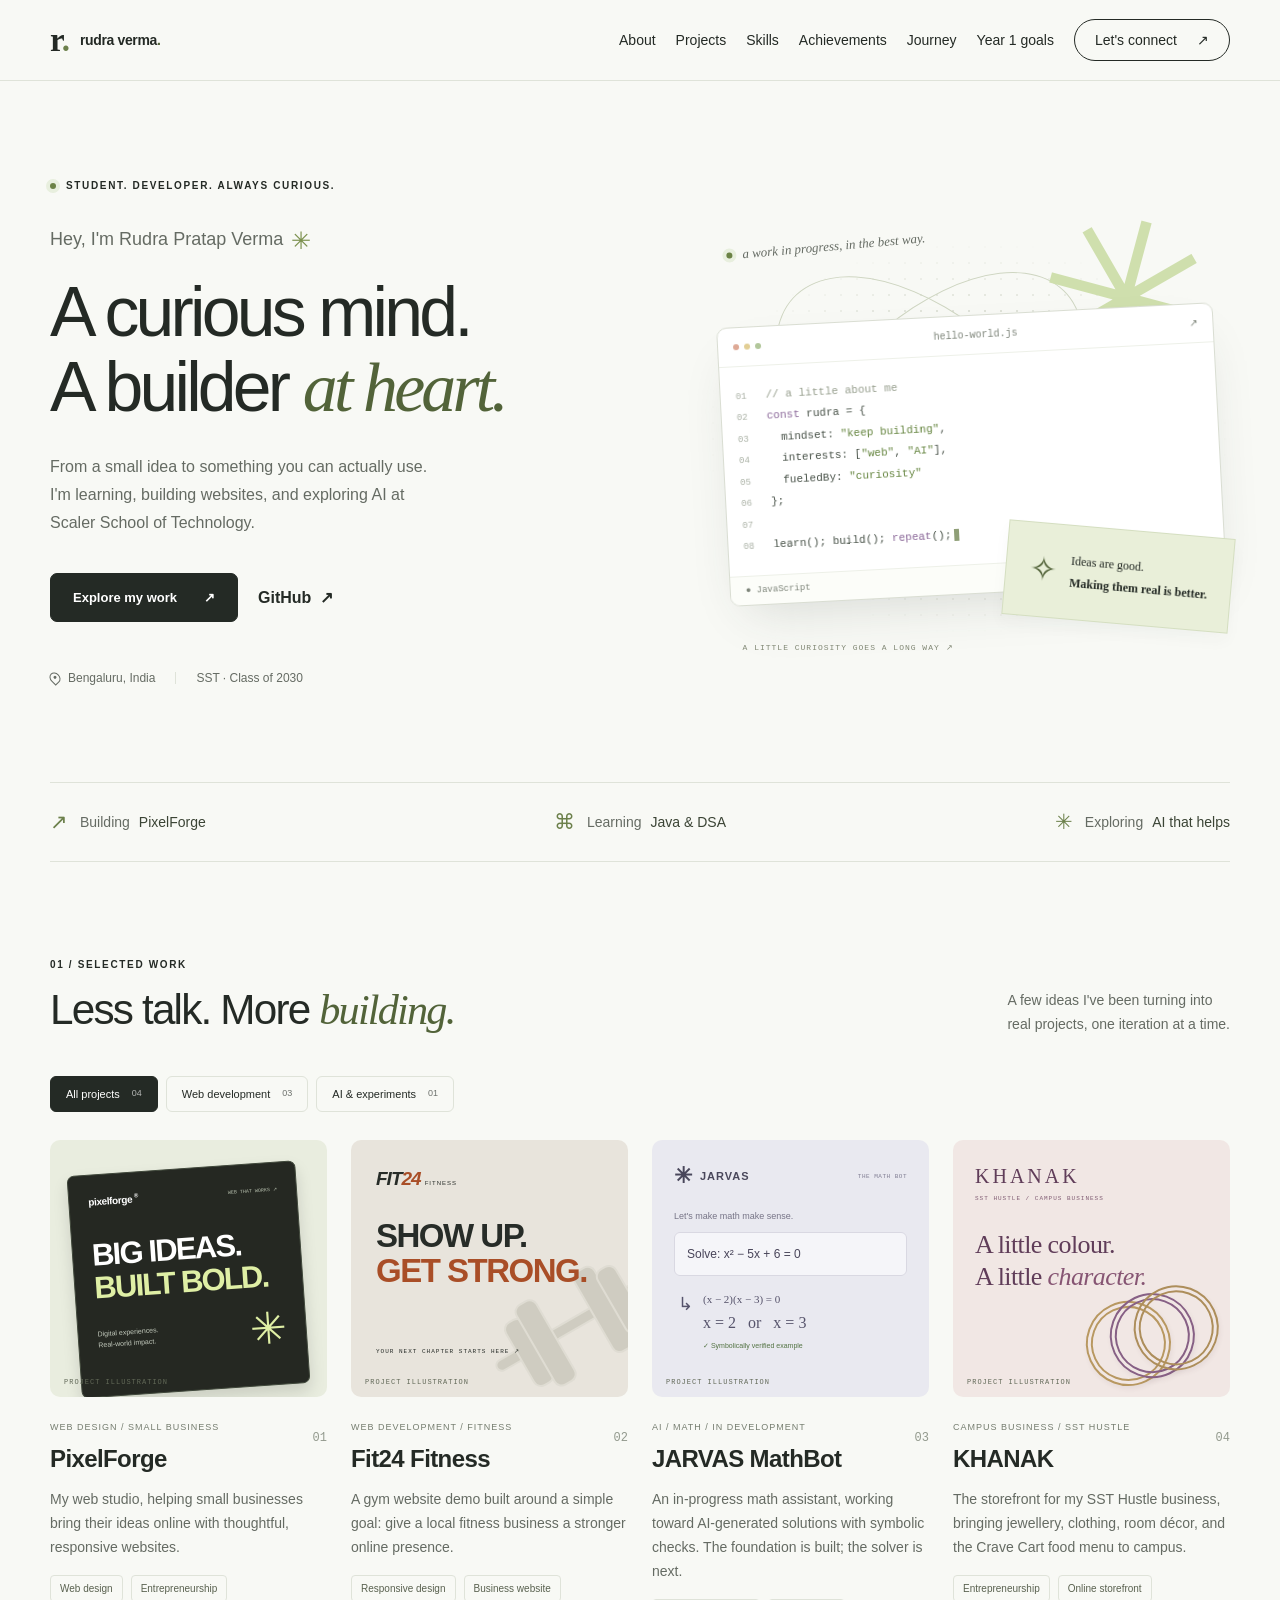
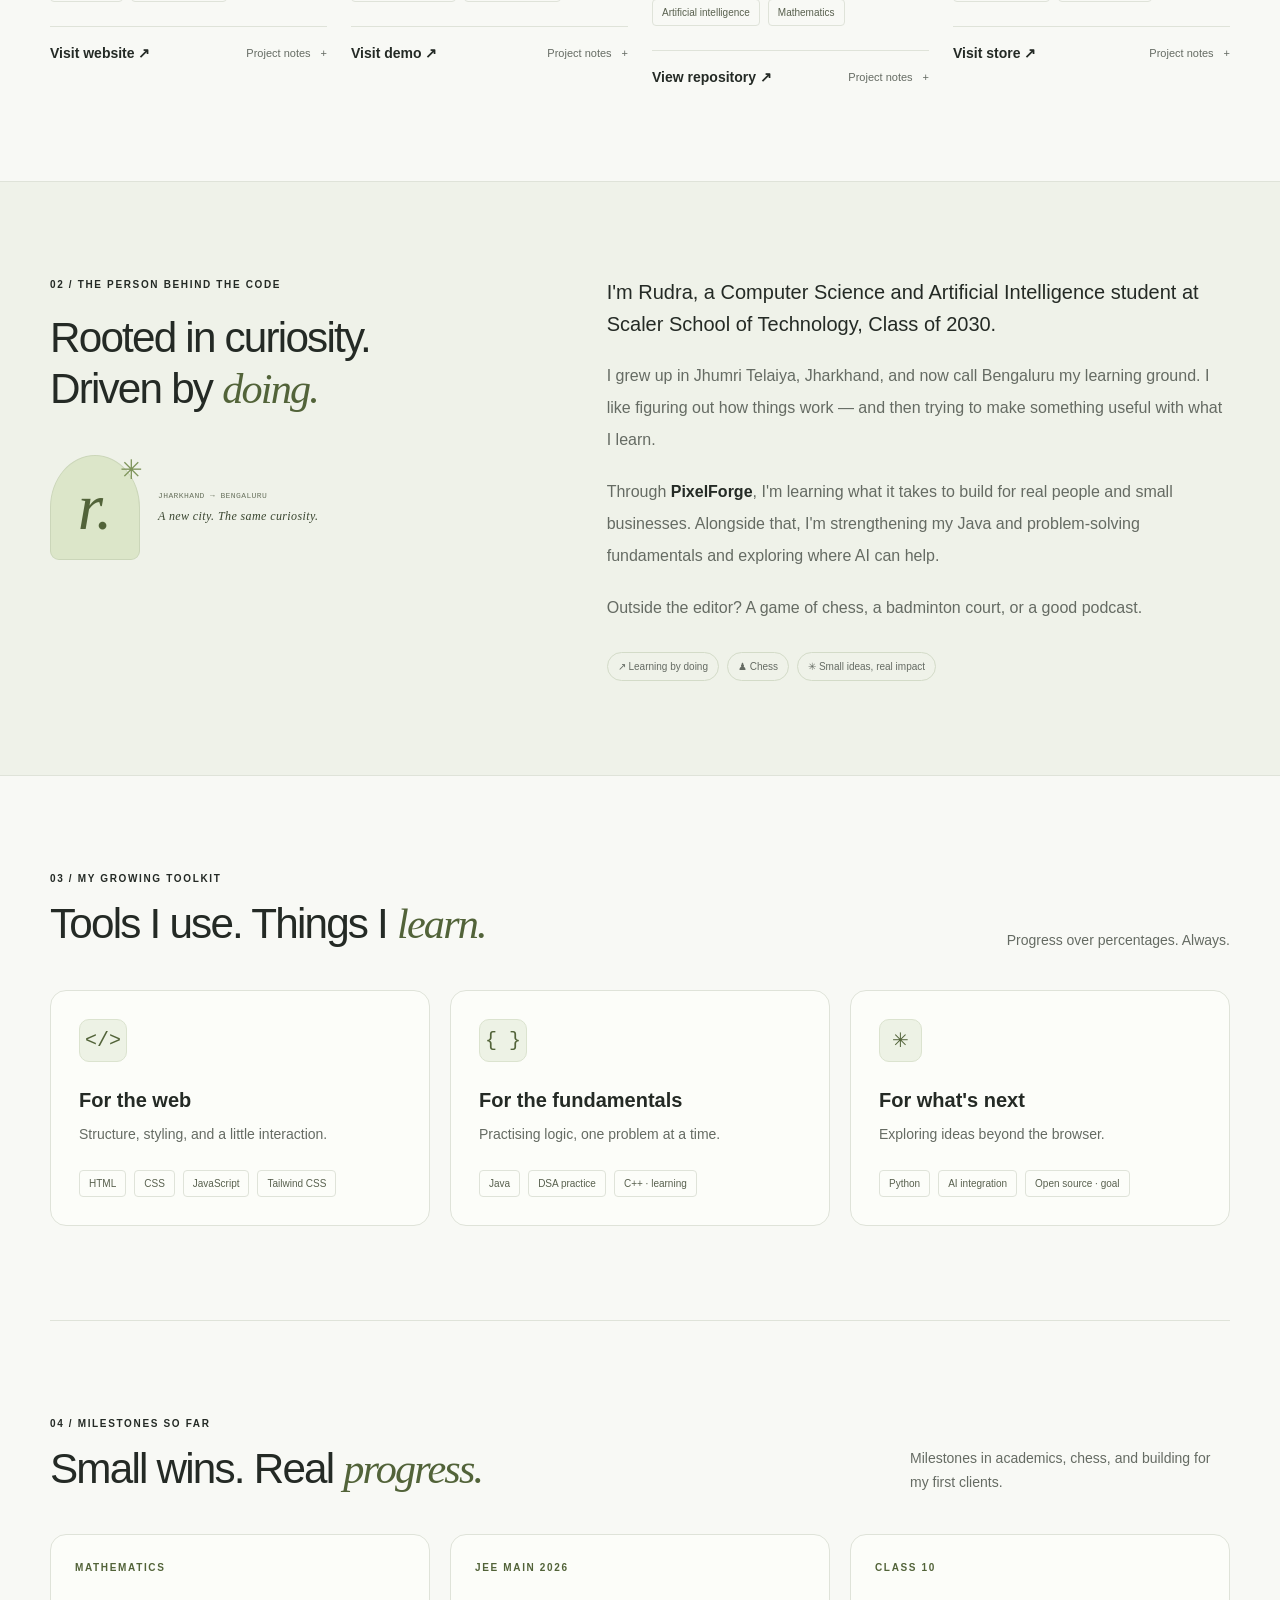
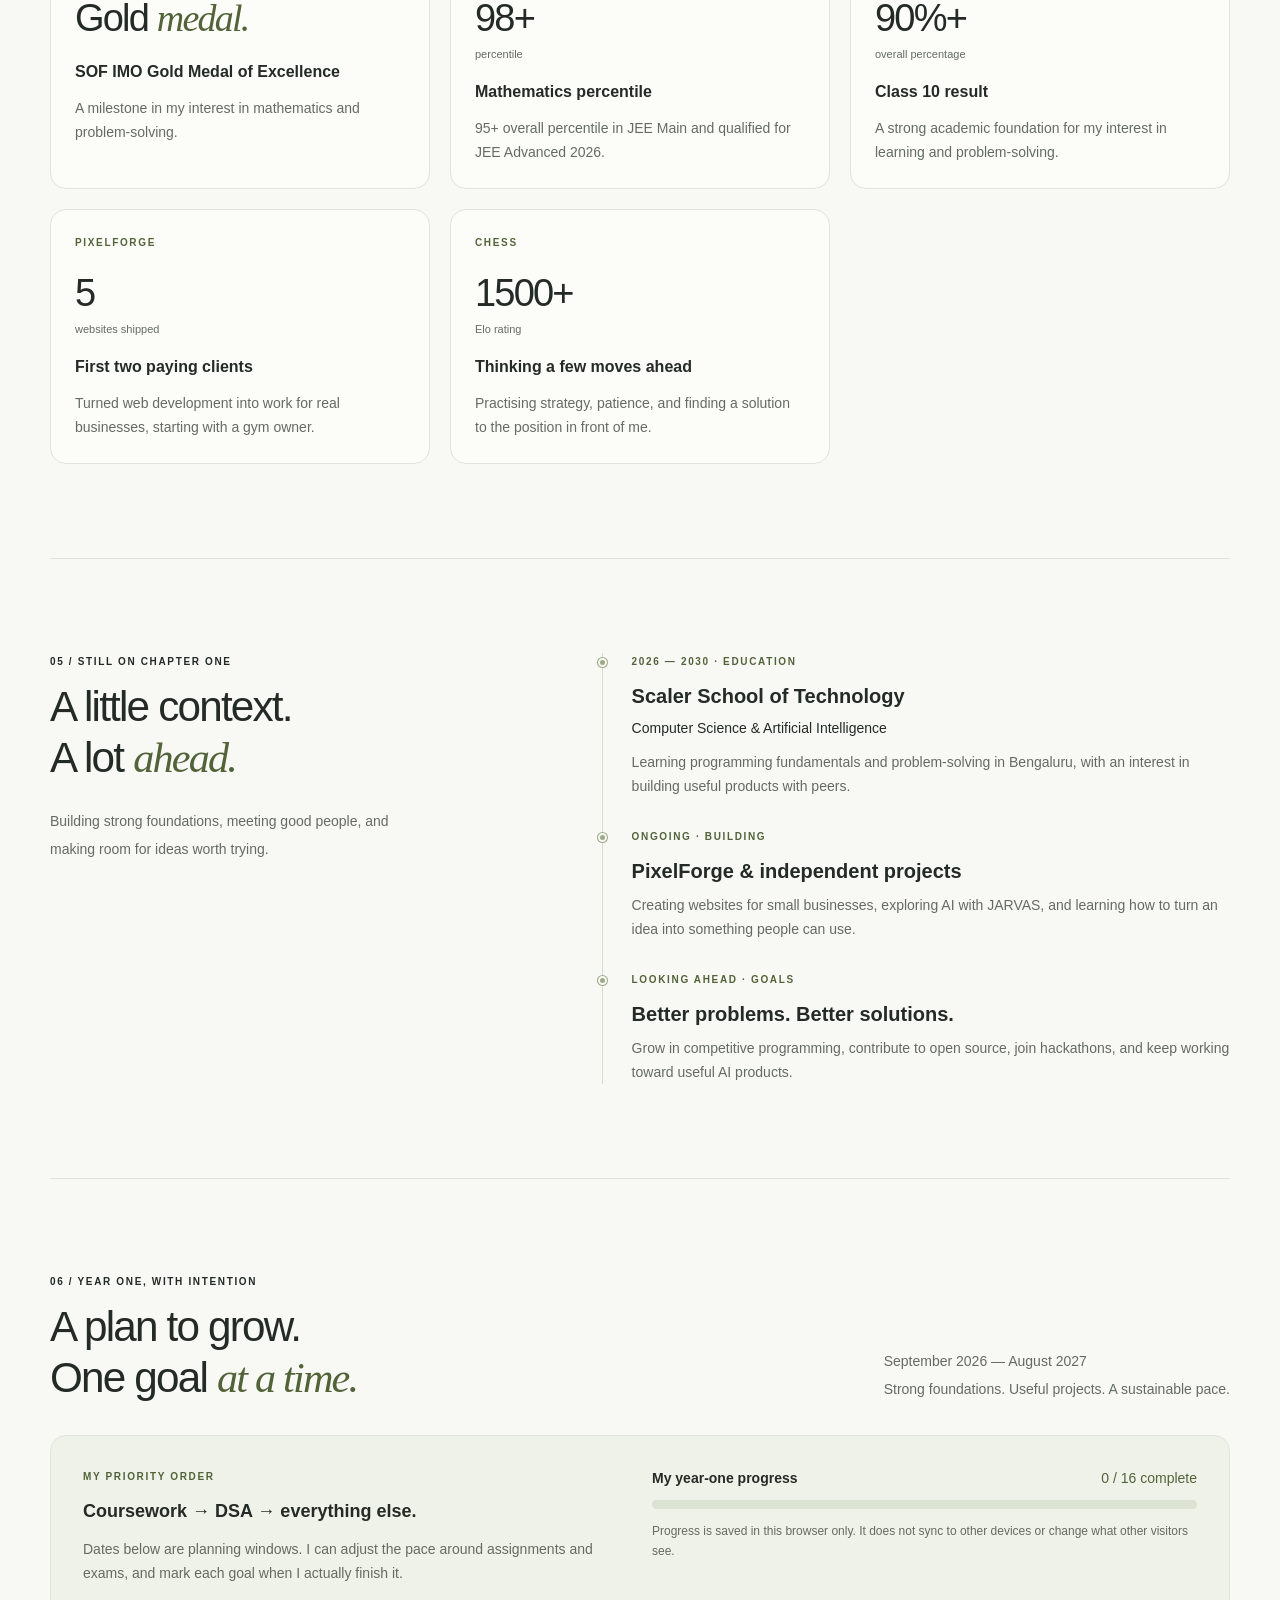
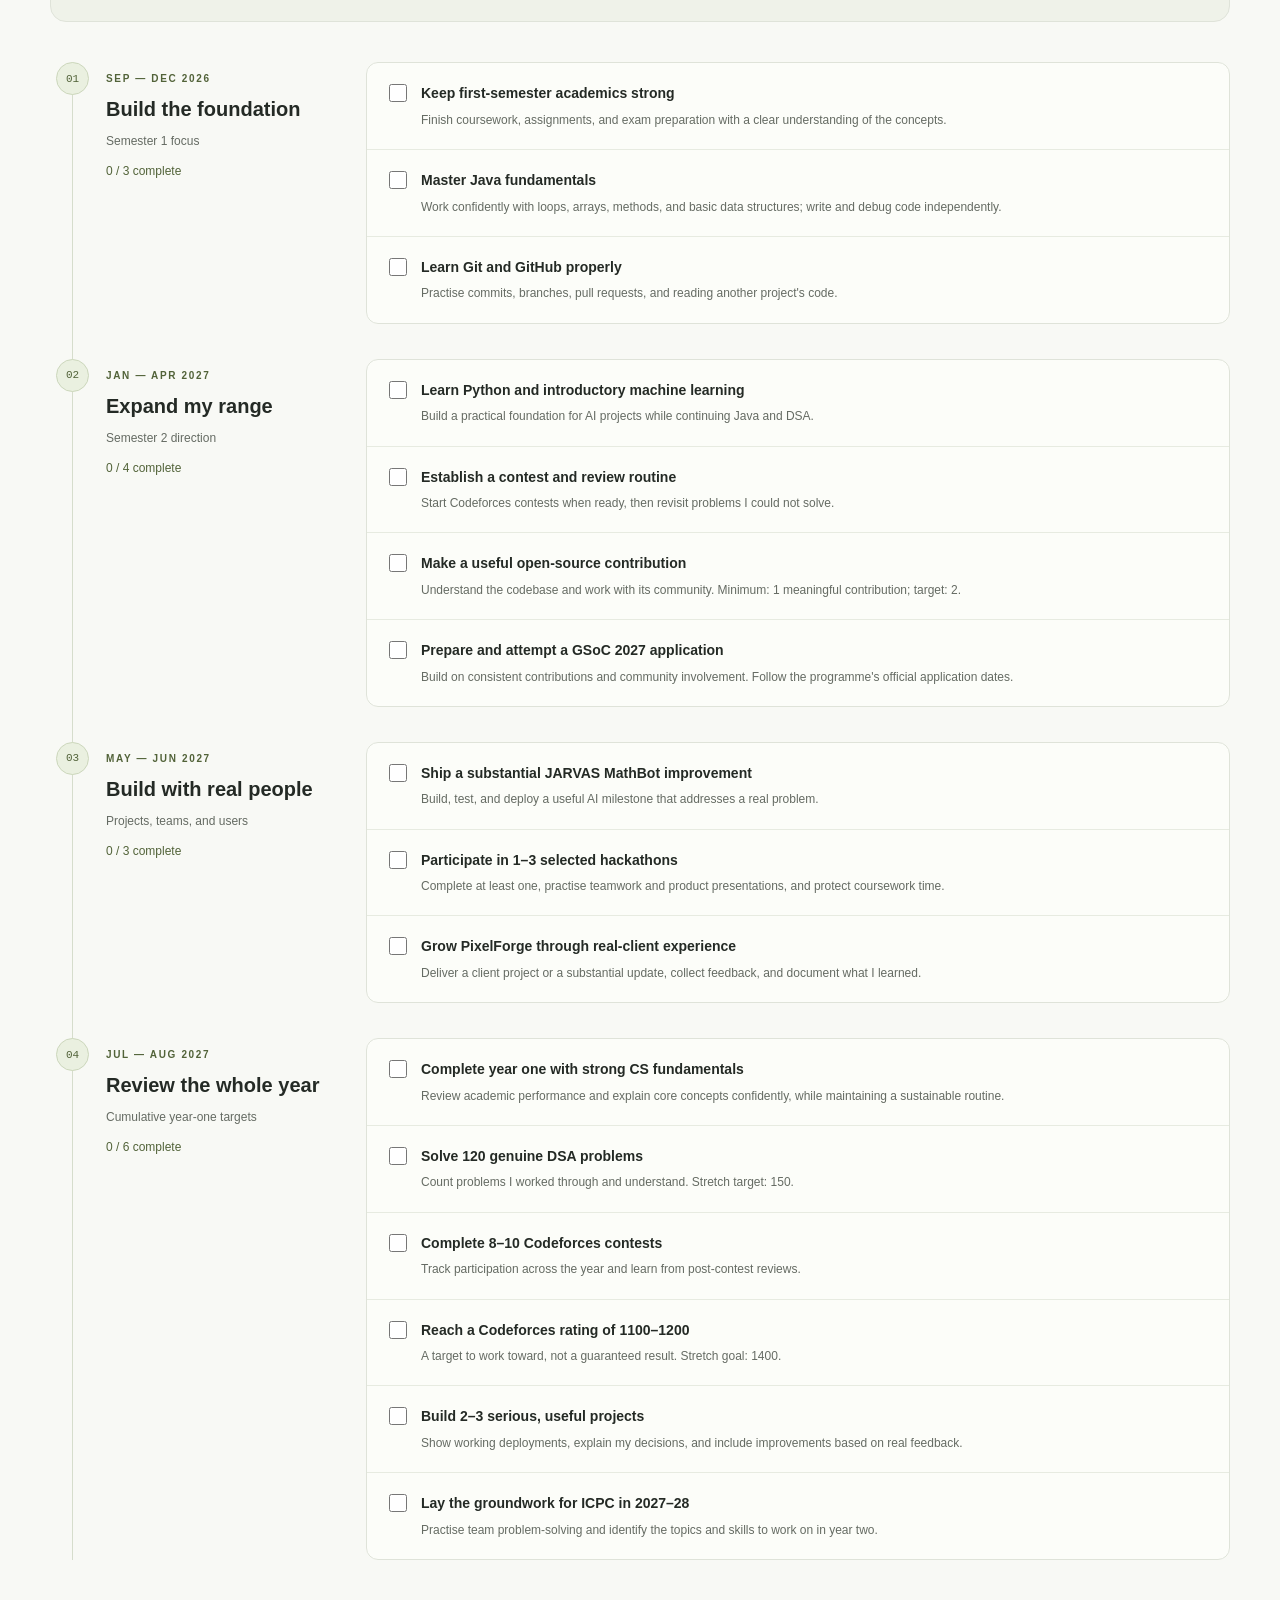
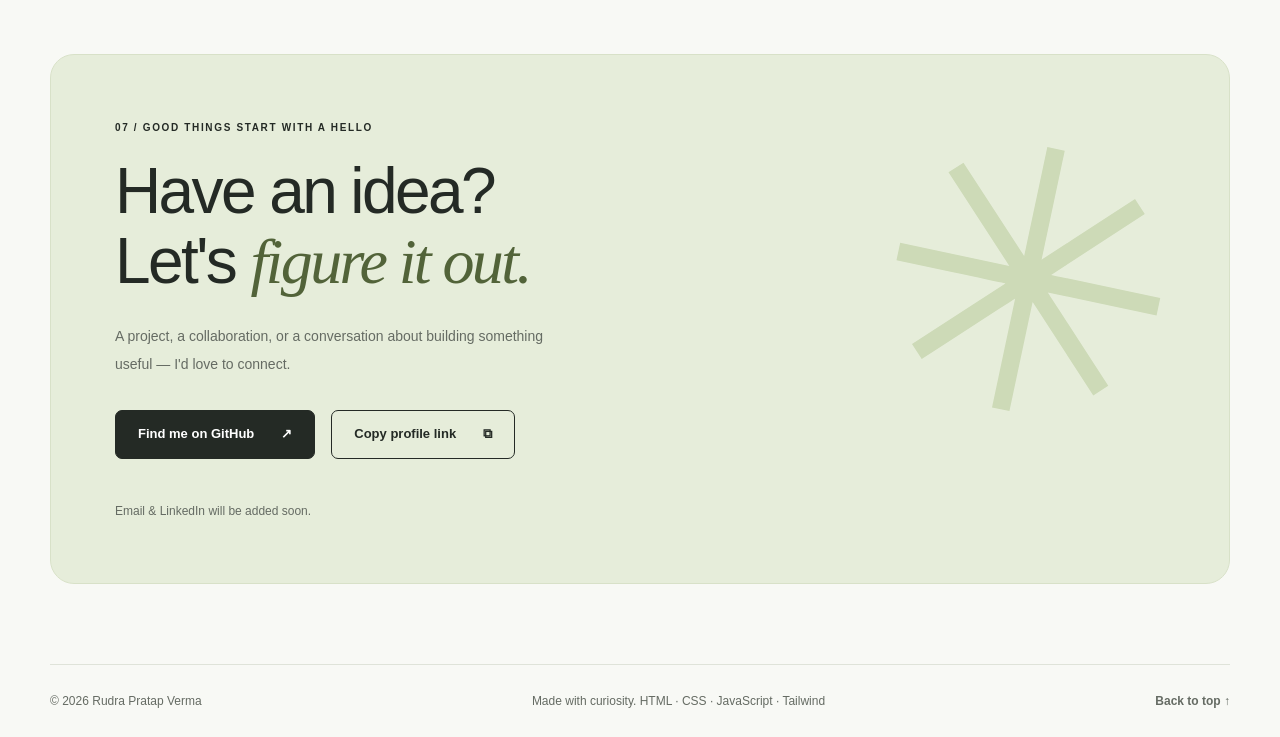
==== portfolio/index.html @ f66cb76b "Build personal portfolio with projects and first-year goal tracker" ====
<!DOCTYPE html>
<html lang="en">
<head>
  <meta charset="UTF-8">
  <meta name="viewport" content="width=device-width, initial-scale=1.0">
  <meta name="description" content="Rudra Pratap Verma — student at Scaler School of Technology, building PixelForge and exploring AI, web development, and problem-solving.">
  <meta name="theme-color" content="#f8f9f5">
  <title>Rudra Pratap Verma — Student & Builder</title>
  <link rel="icon" href="data:,">
  <link rel="stylesheet" href="css/tailwind.css">
  <link rel="stylesheet" href="css/style.css">
  <script src="js/script.js" defer></script>
</head>
<body class="bg-paper text-ink antialiased">
  <a class="skip-link" href="#main">Skip to content</a>

  <!-- Flexbox keeps the logo, navigation, and contact link in one row. -->
  <header class="site-header sticky top-0 z-40 border-b border-line">
    <nav class="page-width flex min-h-20 flex-wrap items-center justify-between gap-4" aria-label="Main navigation">
      <a href="#home" class="brand flex items-center gap-2.5" aria-label="Rudra Verma, home">
        <span class="brand-mark" aria-hidden="true">r<span>.</span></span>
        <span class="text-sm font-bold tracking-tight">rudra verma<span class="text-olive">.</span></span>
      </a>
      <button id="menu-toggle" class="menu-toggle rounded-full border border-line px-4 py-2 text-sm" type="button" aria-controls="nav-links" aria-expanded="false">Menu <span aria-hidden="true">☰</span></button>
      <div id="nav-links" class="nav-links items-center gap-5 text-sm font-medium">
        <a href="#about">About</a>
        <a href="#projects">Projects</a>
        <a href="#skills">Skills</a>
        <a href="#achievements">Achievements</a>
        <a href="#journey">Journey</a>
        <a href="#goals">Year 1 goals</a>
        <a href="#contact" class="nav-contact flex items-center gap-5 rounded-full border border-ink px-5 py-2.5">Let's connect <span aria-hidden="true">↗</span></a>
      </div>
    </nav>
  </header>

  <main id="main">
    <!-- Tailwind's lg: prefix switches this grid to two columns on laptops. -->
    <section id="home" class="page-width hero grid items-center gap-12 py-16 lg:grid-cols-[1.2fr_1fr] lg:gap-6 lg:py-24" aria-labelledby="hero-title">
      <div class="hero-copy">
        <p class="eyebrow mb-7 flex items-center gap-2.5"><span class="status-dot" aria-hidden="true"></span> STUDENT. DEVELOPER. ALWAYS CURIOUS.</p>
        <p class="mb-4 text-lg text-muted">Hey, I'm Rudra Pratap Verma <span class="hello-mark" aria-hidden="true">✳</span></p>
        <h1 id="hero-title" class="hero-title">A curious mind.<br>A builder <em>at heart.</em></h1>
        <p class="mt-7 max-w-lg text-base leading-7 text-muted">From a small idea to something you can actually use.<br class="hidden sm:block"> I'm learning, building websites, and exploring AI at<br class="hidden xl:block"> Scaler School of Technology.</p>
        <div class="mt-9 flex flex-wrap items-center gap-5">
          <a class="button-primary" href="#projects">Explore my work <span aria-hidden="true">↗</span></a>
          <a class="text-link" href="https://github.com/rdverma16u2858-netizen" target="_blank" rel="noopener noreferrer">GitHub <span aria-hidden="true">↗</span><span class="sr-only"> (opens in a new tab)</span></a>
        </div>
        <div class="mt-12 flex flex-wrap items-center gap-x-5 gap-y-2 text-xs text-muted">
          <span class="flex items-center gap-2"><span class="location-icon" aria-hidden="true"></span> Bengaluru, India</span>
          <span class="h-3 w-px bg-line" aria-hidden="true"></span>
          <span>SST · Class of 2030</span>
        </div>
      </div>

      <!-- This illustration is made entirely from HTML and CSS. -->
      <div class="hero-art" role="img" aria-label="An illustrated code editor with Rudra's interests: building, learning, and solving problems.">
        <div class="art-grid"></div>
        <div class="orbit orbit-one"></div>
        <div class="orbit orbit-two"></div>
        <div class="art-star">✳</div>
        <div class="art-label"><span class="status-dot"></span> a work in progress, in the best way.</div>
        <div class="code-window">
          <div class="code-toolbar"><div class="window-dots"><i></i><i></i><i></i></div><span>hello-world.js</span><span>↗</span></div>
          <div class="code-content">
            <div><span class="line-no">01</span><span class="code-comment">// a little about me</span></div>
            <div><span class="line-no">02</span><span class="code-purple">const</span> rudra = {</div>
            <div><span class="line-no">03</span>&nbsp; mindset: <span class="code-green">"keep building"</span>,</div>
            <div><span class="line-no">04</span>&nbsp; interests: [<span class="code-green">"web"</span>, <span class="code-green">"AI"</span>],</div>
            <div><span class="line-no">05</span>&nbsp; fueledBy: <span class="code-green">"curiosity"</span></div>
            <div><span class="line-no">06</span>};</div>
            <div><span class="line-no">07</span>&nbsp;</div>
            <div><span class="line-no">08</span>learn(); build(); <span class="code-purple">repeat</span>();<span class="code-caret"></span></div>
          </div>
          <div class="code-status"><span>● JavaScript</span><span>one line at a time</span></div>
        </div>
        <div class="note-card"><span class="note-star">✧</span><span>Ideas are good.<br><strong>Making them real is better.</strong></span></div>
        <span class="art-caption">A LITTLE CURIOSITY GOES A LONG WAY ↗</span>
      </div>
    </section>

    <div class="page-width">
      <div class="intro-strip grid gap-5 border-y border-line py-6 text-sm sm:grid-cols-3">
        <p><span class="strip-symbol" aria-hidden="true">↗</span> Building <strong>PixelForge</strong></p>
        <p><span class="strip-symbol" aria-hidden="true">⌘</span> Learning <strong>Java & DSA</strong></p>
        <p><span class="strip-symbol" aria-hidden="true">✳</span> Exploring <strong>AI that helps</strong></p>
      </div>
    </div>

    <section id="projects" class="page-width section-space" aria-labelledby="projects-title">
      <div class="mb-10 flex flex-wrap items-end justify-between gap-6">
        <div><p class="eyebrow mb-3">01 / SELECTED WORK</p><h2 id="projects-title" class="section-title">Less talk. More <em>building.</em></h2></div>
        <p class="max-w-xs text-sm leading-6 text-muted">A few ideas I've been turning into<br class="hidden sm:block"> real projects, one iteration at a time.</p>
      </div>
      <div id="project-filters" class="mb-7 hidden flex-wrap gap-2" role="group" aria-label="Filter projects">
        <button type="button" class="filter-button" data-filter="all" aria-pressed="true">All projects <span>04</span></button>
        <button type="button" class="filter-button" data-filter="web" aria-pressed="false">Web development <span>03</span></button>
        <button type="button" class="filter-button" data-filter="ai" aria-pressed="false">AI & experiments <span>01</span></button>
      </div>
      <p id="filter-status" class="sr-only" aria-live="polite"></p>

      <!-- One column on phones, two on tablets, and four on wide desktops. -->
      <div class="grid grid-cols-1 gap-x-6 gap-y-10 md:grid-cols-2 xl:grid-cols-4">
        <article class="project-card group" data-category="web">
          <div class="project-art pixelforge-art" role="img" aria-label="Concept illustration for PixelForge: a dark website with bold yellow typography.">
            <div class="mini-browser"><div class="mini-topbar"><b>pixelforge<span>®</span></b><span>WEB THAT WORKS ↗</span></div><div class="pf-title">BIG IDEAS.<br><span>BUILT BOLD.</span></div><div class="pf-bottom"><span>Digital experiences.<br>Real-world impact.</span><span class="pf-spark">✳</span></div></div>
            <span class="visual-caption">PROJECT ILLUSTRATION</span>
          </div>
          <div class="flex items-start justify-between gap-4 pt-6"><div><p class="project-kicker">WEB DESIGN / SMALL BUSINESS</p><h3 class="mt-2 text-2xl font-semibold tracking-tight">PixelForge</h3></div><span class="project-number">01</span></div>
          <p class="mt-3 text-sm leading-6 text-muted">My web studio, helping small businesses bring their ideas online with thoughtful, responsive websites.</p>
          <div class="mt-4 flex flex-wrap gap-2"><span class="tag">Web design</span><span class="tag">Entrepreneurship</span></div>
          <div class="mt-6 flex flex-wrap items-center justify-between gap-3 border-t border-line pt-4"><a class="text-link text-sm" href="https://pixelfforge2026.netlify.app/" target="_blank" rel="noopener noreferrer">Visit website ↗<span class="sr-only"> (opens in a new tab)</span></a><button type="button" class="details-button" data-project="pixelforge" hidden>Project notes <span aria-hidden="true">+</span></button></div>
        </article>
        <article class="project-card group" data-category="web">
          <div class="project-art fitness-art" role="img" aria-label="Concept illustration for Fit24 Fitness: a fitness website with orange typography and a barbell.">
            <div class="fitness-wordmark">FIT<span>24</span><small>FITNESS</small></div><div class="fitness-title">SHOW UP.<br><span>GET STRONG.</span></div><div class="barbell"><i></i><i></i><i></i><i></i><i></i></div><span class="fitness-small">YOUR NEXT CHAPTER STARTS HERE ↗</span><span class="visual-caption">PROJECT ILLUSTRATION</span>
          </div>
          <div class="flex items-start justify-between gap-4 pt-6"><div><p class="project-kicker">WEB DEVELOPMENT / FITNESS</p><h3 class="mt-2 text-2xl font-semibold tracking-tight">Fit24 Fitness</h3></div><span class="project-number">02</span></div>
          <p class="mt-3 text-sm leading-6 text-muted">A gym website demo built around a simple goal: give a local fitness business a stronger online presence.</p>
          <div class="mt-4 flex flex-wrap gap-2"><span class="tag">Responsive design</span><span class="tag">Business website</span></div>
          <div class="mt-6 flex flex-wrap items-center justify-between gap-3 border-t border-line pt-4"><a class="text-link text-sm" href="https://fit24fitness.netlify.app" target="_blank" rel="noopener noreferrer">Visit demo ↗<span class="sr-only"> (opens in a new tab)</span></a><button type="button" class="details-button" data-project="fitness" hidden>Project notes <span aria-hidden="true">+</span></button></div>
        </article>
        <article class="project-card group" data-category="ai">
          <div class="project-art jarvas-art" role="img" aria-label="Concept illustration for JARVAS MathBot showing an algebra question and a symbolic verification badge.">
            <div class="jarvas-header"><span class="jarvas-logo">✳</span> JARVAS <small>THE MATH BOT</small></div><div class="math-question">Let's make math make sense.<p>Solve: x² − 5x + 6 = 0</p></div><div class="math-answer"><span>↳</span><div>(x − 2)(x − 3) = 0<strong>x = 2 &nbsp; or &nbsp; x = 3</strong><small>✓ Symbolically verified example</small></div></div><span class="visual-caption">PROJECT ILLUSTRATION</span>
          </div>
          <div class="flex items-start justify-between gap-4 pt-6"><div><p class="project-kicker">AI / MATH / IN DEVELOPMENT</p><h3 class="mt-2 text-2xl font-semibold tracking-tight">JARVAS MathBot</h3></div><span class="project-number">03</span></div>
          <p class="mt-3 text-sm leading-6 text-muted">An in-progress math assistant, working toward AI-generated solutions with symbolic checks. The foundation is built; the solver is next.</p>
          <div class="mt-4 flex flex-wrap gap-2"><span class="tag">Artificial intelligence</span><span class="tag">Mathematics</span></div>
          <div class="mt-6 flex flex-wrap items-center justify-between gap-3 border-t border-line pt-4"><a class="text-link text-sm" href="https://github.com/rdverma16u2858-netizen/Jarvas" target="_blank" rel="noopener noreferrer">View repository ↗<span class="sr-only"> (opens in a new tab)</span></a><button type="button" class="details-button" data-project="jarvas" hidden>Project notes <span aria-hidden="true">+</span></button></div>
        </article>
        <article class="project-card group" data-category="web">
          <div class="project-art khanak-art" role="img" aria-label="Concept illustration for KHANAK: a campus collection with purple and gold bangles.">
            <div class="khanak-wordmark">KHANAK<span>SST HUSTLE / CAMPUS BUSINESS</span></div>
            <div class="khanak-title">A little colour.<br>A little <em>character.</em></div>
            <div class="khanak-bangles" aria-hidden="true"><i></i><i></i><i></i></div>
            <span class="visual-caption">PROJECT ILLUSTRATION</span>
          </div>
          <div class="flex items-start justify-between gap-4 pt-6">
            <div><p class="project-kicker">CAMPUS BUSINESS / SST HUSTLE</p><h3 class="mt-2 text-2xl font-semibold tracking-tight">KHANAK</h3></div>
            <span class="project-number">04</span>
          </div>
          <p class="mt-3 text-sm leading-6 text-muted">The storefront for my SST Hustle business, bringing jewellery, clothing, room décor, and the Crave Cart food menu to campus.</p>
          <div class="mt-4 flex flex-wrap gap-2"><span class="tag">Entrepreneurship</span><span class="tag">Online storefront</span></div>
          <div class="mt-6 flex flex-wrap items-center justify-between gap-3 border-t border-line pt-4">
            <a class="text-link text-sm" href="https://khanak-store.onrender.com/" target="_blank" rel="noopener noreferrer">Visit store ↗<span class="sr-only"> (opens in a new tab)</span></a>
            <button type="button" class="details-button" data-project="khanak" hidden>Project notes <span aria-hidden="true">+</span></button>
          </div>
        </article>
      </div>
    </section>

    <section id="about" class="about-section border-y border-line" aria-labelledby="about-title">
      <div class="page-width section-space grid gap-12 lg:grid-cols-[0.85fr_1.15fr] lg:gap-24">
        <div><p class="eyebrow mb-5">02 / THE PERSON BEHIND THE CODE</p><h2 id="about-title" class="section-title">Rooted in curiosity.<br>Driven by <em>doing.</em></h2><div class="about-monogram mt-9" aria-hidden="true"><span>r.</span><div>JHARKHAND → BENGALURU<br><strong>A new city. The same curiosity.</strong></div><span class="about-star">✳</span></div></div>
        <div class="space-y-5 text-base leading-8 text-muted">
          <p class="text-xl leading-8 text-ink">I'm Rudra, a Computer Science and Artificial Intelligence student at Scaler School of Technology, Class of 2030.</p>
          <p>I grew up in Jhumri Telaiya, Jharkhand, and now call Bengaluru my learning ground. I like figuring out how things work — and then trying to make something useful with what I learn.</p>
          <p>Through <strong class="font-semibold text-ink">PixelForge</strong>, I'm learning what it takes to build for real people and small businesses. Alongside that, I'm strengthening my Java and problem-solving fundamentals and exploring where AI can help.</p>
          <p>Outside the editor? A game of chess, a badminton court, or a good podcast.</p>
          <div class="flex flex-wrap gap-2 pt-2"><span class="interest-tag">↗ Learning by doing</span><span class="interest-tag">♟ Chess</span><span class="interest-tag">✳ Small ideas, real impact</span></div>
        </div>
      </div>
    </section>

    <section id="skills" class="page-width section-space" aria-labelledby="skills-title">
      <div class="mb-10 flex flex-wrap items-end justify-between gap-6"><div><p class="eyebrow mb-3">03 / MY GROWING TOOLKIT</p><h2 id="skills-title" class="section-title">Tools I use. Things I <em>learn.</em></h2></div><p class="text-sm text-muted">Progress over percentages. Always.</p></div>
      <div class="grid gap-5 md:grid-cols-3">
        <article class="skill-card rounded-2xl border border-line p-7 transition-colors hover:border-olive"><span class="skill-icon" aria-hidden="true">&lt;/&gt;</span><h3 class="mb-2 mt-6 text-xl font-semibold">For the web</h3><p class="mb-6 text-sm leading-6 text-muted">Structure, styling, and a little interaction.</p><ul class="flex flex-wrap gap-2" aria-label="Web technologies"><li class="tag">HTML</li><li class="tag">CSS</li><li class="tag">JavaScript</li><li class="tag">Tailwind CSS</li></ul></article>
        <article class="skill-card rounded-2xl border border-line p-7 transition-colors hover:border-olive"><span class="skill-icon" aria-hidden="true">{ }</span><h3 class="mb-2 mt-6 text-xl font-semibold">For the fundamentals</h3><p class="mb-6 text-sm leading-6 text-muted">Practising logic, one problem at a time.</p><ul class="flex flex-wrap gap-2" aria-label="Programming practice"><li class="tag">Java</li><li class="tag">DSA practice</li><li class="tag">C++ · learning</li></ul></article>
        <article class="skill-card rounded-2xl border border-line p-7 transition-colors hover:border-olive"><span class="skill-icon" aria-hidden="true">✳</span><h3 class="mb-2 mt-6 text-xl font-semibold">For what's next</h3><p class="mb-6 text-sm leading-6 text-muted">Exploring ideas beyond the browser.</p><ul class="flex flex-wrap gap-2" aria-label="Areas of exploration"><li class="tag">Python</li><li class="tag">AI integration</li><li class="tag">Open source · goal</li></ul></article>
      </div>
    </section>

    <section id="achievements" class="page-width section-space border-t border-line" aria-labelledby="achievements-title">
      <div class="mb-10 flex flex-wrap items-end justify-between gap-6">
        <div>
          <p class="eyebrow mb-3">04 / MILESTONES SO FAR</p>
          <h2 id="achievements-title" class="section-title">Small wins. Real <em>progress.</em></h2>
        </div>
        <p class="max-w-xs text-sm leading-6 text-muted">Milestones in academics, chess, and building for my first clients.</p>
      </div>
      <div class="grid gap-5 sm:grid-cols-2 lg:grid-cols-3">
        <article class="achievement-card rounded-2xl border border-line p-6">
          <p class="eyebrow text-olive">MATHEMATICS</p>
          <p class="achievement-value">Gold <em>medal.</em></p>
          <h3 class="text-base font-semibold">SOF IMO Gold Medal of Excellence</h3>
          <p class="mt-3 text-sm leading-6 text-muted">A milestone in my interest in mathematics and problem-solving.</p>
        </article>
        <article class="achievement-card rounded-2xl border border-line p-6">
          <p class="eyebrow text-olive">JEE MAIN 2026</p>
          <p class="achievement-value">98+<span>percentile</span></p>
          <h3 class="text-base font-semibold">Mathematics percentile</h3>
          <p class="mt-3 text-sm leading-6 text-muted">95+ overall percentile in JEE Main and qualified for JEE Advanced 2026.</p>
        </article>
        <article class="achievement-card rounded-2xl border border-line p-6">
          <p class="eyebrow text-olive">CLASS 10</p>
          <p class="achievement-value">90%+<span>overall percentage</span></p>
          <h3 class="text-base font-semibold">Class 10 result</h3>
          <p class="mt-3 text-sm leading-6 text-muted">A strong academic foundation for my interest in learning and problem-solving.</p>
        </article>
        <article class="achievement-card rounded-2xl border border-line p-6">
          <p class="eyebrow text-olive">PIXELFORGE</p>
          <p class="achievement-value">5<span>websites shipped</span></p>
          <h3 class="text-base font-semibold">First two paying clients</h3>
          <p class="mt-3 text-sm leading-6 text-muted">Turned web development into work for real businesses, starting with a gym owner.</p>
        </article>
        <article class="achievement-card rounded-2xl border border-line p-6">
          <p class="eyebrow text-olive">CHESS</p>
          <p class="achievement-value">1500+<span>Elo rating</span></p>
          <h3 class="text-base font-semibold">Thinking a few moves ahead</h3>
          <p class="mt-3 text-sm leading-6 text-muted">Practising strategy, patience, and finding a solution to the position in front of me.</p>
        </article>
      </div>
    </section>

    <section id="journey" class="page-width section-space border-t border-line" aria-labelledby="journey-title">
      <div class="grid gap-10 lg:grid-cols-[0.8fr_1.2fr] lg:gap-24">
        <div><p class="eyebrow mb-3">05 / STILL ON CHAPTER ONE</p><h2 id="journey-title" class="section-title">A little context.<br>A lot <em>ahead.</em></h2><p class="mt-6 max-w-sm text-sm leading-7 text-muted">Building strong foundations, meeting good people, and making room for ideas worth trying.</p></div>
        <ol class="timeline">
          <li class="timeline-entry"><p class="eyebrow text-olive">2026 — 2030 · EDUCATION</p><h3 class="mb-2 mt-3 text-xl font-semibold">Scaler School of Technology</h3><p class="text-sm font-medium">Computer Science & Artificial Intelligence</p><p class="mt-3 text-sm leading-6 text-muted">Learning programming fundamentals and problem-solving in Bengaluru, with an interest in building useful products with peers.</p></li>
          <li class="timeline-entry"><p class="eyebrow text-olive">ONGOING · BUILDING</p><h3 class="mb-2 mt-3 text-xl font-semibold">PixelForge & independent projects</h3><p class="text-sm leading-6 text-muted">Creating websites for small businesses, exploring AI with JARVAS, and learning how to turn an idea into something people can use.</p></li>
          <li class="timeline-entry"><p class="eyebrow text-olive">LOOKING AHEAD · GOALS</p><h3 class="mb-2 mt-3 text-xl font-semibold">Better problems. Better solutions.</h3><p class="text-sm leading-6 text-muted">Grow in competitive programming, contribute to open source, join hackathons, and keep working toward useful AI products.</p></li>
        </ol>
      </div>
    </section>

    <!-- Native checkboxes are labelled in HTML; JavaScript saves their state locally. -->
    <section id="goals" class="page-width section-space border-t border-line" aria-labelledby="goals-title">
      <div class="mb-8 flex flex-wrap items-end justify-between gap-6">
        <div>
          <p class="eyebrow mb-3">06 / YEAR ONE, WITH INTENTION</p>
          <h2 id="goals-title" class="section-title">A plan to grow.<br>One goal <em>at a time.</em></h2>
        </div>
        <p class="max-w-sm text-sm leading-7 text-muted">September 2026 — August 2027<br>Strong foundations. Useful projects. A sustainable pace.</p>
      </div>

      <div class="goal-overview grid gap-6 rounded-2xl border border-line p-6 md:grid-cols-2 md:p-8">
        <div>
          <p class="eyebrow mb-3 text-olive">MY PRIORITY ORDER</p>
          <p class="text-lg font-semibold">Coursework → DSA → everything else.</p>
          <p class="mt-3 text-sm leading-6 text-muted">Dates below are planning windows. I can adjust the pace around assignments and exams, and mark each goal when I actually finish it.</p>
        </div>
        <div>
          <div class="mb-3 flex items-center justify-between gap-4">
            <label for="goal-progress" class="text-sm font-semibold">My year-one progress</label>
            <span id="goal-progress-text" class="text-sm text-olive" role="status">0 / 16 complete</span>
          </div>
          <progress id="goal-progress" class="goal-progress" max="16" value="0">0 of 16 goals complete</progress>
          <p id="goal-storage-note" class="mt-3 text-xs leading-5 text-muted">Progress is saved in this browser only. It does not sync to other devices or change what other visitors see.</p>
          <p id="goal-save-status" class="mt-2 min-h-5 text-xs text-olive" role="status"></p>
          <noscript><p class="mt-3 text-sm">Enable JavaScript to mark goals and save your progress.</p></noscript>
        </div>
      </div>

      <ol class="goal-timeline mt-10">
        <li class="goal-phase">
          <div class="goal-phase-heading">
            <span class="goal-phase-number" aria-hidden="true">01</span>
            <p class="eyebrow text-olive">SEP — DEC 2026</p>
            <h3 id="phase-foundation" class="mt-2 text-xl font-semibold">Build the foundation</h3>
            <p class="mt-2 text-xs leading-5 text-muted">Semester 1 focus</p>
            <p class="phase-count mt-3 text-xs text-olive">0 / 3 complete</p>
          </div>
          <fieldset class="goal-list" aria-describedby="goal-storage-note">
            <legend class="sr-only">September to December 2026: build the foundation</legend>
            <label class="goal-row">
              <input type="checkbox" data-goal="semester-one" disabled>
              <span><span class="goal-name">Keep first-semester academics strong</span><span class="goal-description">Finish coursework, assignments, and exam preparation with a clear understanding of the concepts.</span></span>
            </label>
            <label class="goal-row">
              <input type="checkbox" data-goal="java-fundamentals" disabled>
              <span><span class="goal-name">Master Java fundamentals</span><span class="goal-description">Work confidently with loops, arrays, methods, and basic data structures; write and debug code independently.</span></span>
            </label>
            <label class="goal-row">
              <input type="checkbox" data-goal="git-github" disabled>
              <span><span class="goal-name">Learn Git and GitHub properly</span><span class="goal-description">Practise commits, branches, pull requests, and reading another project's code.</span></span>
            </label>
          </fieldset>
        </li>

        <li class="goal-phase">
          <div class="goal-phase-heading">
            <span class="goal-phase-number" aria-hidden="true">02</span>
            <p class="eyebrow text-olive">JAN — APR 2027</p>
            <h3 id="phase-expand" class="mt-2 text-xl font-semibold">Expand my range</h3>
            <p class="mt-2 text-xs leading-5 text-muted">Semester 2 direction</p>
            <p class="phase-count mt-3 text-xs text-olive">0 / 4 complete</p>
          </div>
          <fieldset class="goal-list" aria-describedby="goal-storage-note">
            <legend class="sr-only">January to April 2027: expand my range</legend>
            <label class="goal-row">
              <input type="checkbox" data-goal="python-ml" disabled>
              <span><span class="goal-name">Learn Python and introductory machine learning</span><span class="goal-description">Build a practical foundation for AI projects while continuing Java and DSA.</span></span>
            </label>
            <label class="goal-row">
              <input type="checkbox" data-goal="contest-routine" disabled>
              <span><span class="goal-name">Establish a contest and review routine</span><span class="goal-description">Start Codeforces contests when ready, then revisit problems I could not solve.</span></span>
            </label>
            <label class="goal-row">
              <input type="checkbox" data-goal="open-source" disabled>
              <span><span class="goal-name">Make a useful open-source contribution</span><span class="goal-description">Understand the codebase and work with its community. Minimum: 1 meaningful contribution; target: 2.</span></span>
            </label>
            <label class="goal-row">
              <input type="checkbox" data-goal="gsoc-application" disabled>
              <span><span class="goal-name">Prepare and attempt a GSoC 2027 application</span><span class="goal-description">Build on consistent contributions and community involvement. Follow the programme's official application dates.</span></span>
            </label>
          </fieldset>
        </li>

        <li class="goal-phase">
          <div class="goal-phase-heading">
            <span class="goal-phase-number" aria-hidden="true">03</span>
            <p class="eyebrow text-olive">MAY — JUN 2027</p>
            <h3 id="phase-build" class="mt-2 text-xl font-semibold">Build with real people</h3>
            <p class="mt-2 text-xs leading-5 text-muted">Projects, teams, and users</p>
            <p class="phase-count mt-3 text-xs text-olive">0 / 3 complete</p>
          </div>
          <fieldset class="goal-list" aria-describedby="goal-storage-note">
            <legend class="sr-only">May to June 2027: build with real people</legend>
            <label class="goal-row">
              <input type="checkbox" data-goal="jarvas-milestone" disabled>
              <span><span class="goal-name">Ship a substantial JARVAS MathBot improvement</span><span class="goal-description">Build, test, and deploy a useful AI milestone that addresses a real problem.</span></span>
            </label>
            <label class="goal-row">
              <input type="checkbox" data-goal="hackathons" disabled>
              <span><span class="goal-name">Participate in 1–3 selected hackathons</span><span class="goal-description">Complete at least one, practise teamwork and product presentations, and protect coursework time.</span></span>
            </label>
            <label class="goal-row">
              <input type="checkbox" data-goal="pixelforge-client" disabled>
              <span><span class="goal-name">Grow PixelForge through real-client experience</span><span class="goal-description">Deliver a client project or a substantial update, collect feedback, and document what I learned.</span></span>
            </label>
          </fieldset>
        </li>

        <li class="goal-phase">
          <div class="goal-phase-heading">
            <span class="goal-phase-number" aria-hidden="true">04</span>
            <p class="eyebrow text-olive">JUL — AUG 2027</p>
            <h3 id="phase-review" class="mt-2 text-xl font-semibold">Review the whole year</h3>
            <p class="mt-2 text-xs leading-5 text-muted">Cumulative year-one targets</p>
            <p class="phase-count mt-3 text-xs text-olive">0 / 6 complete</p>
          </div>
          <fieldset class="goal-list" aria-describedby="goal-storage-note">
            <legend class="sr-only">July to August 2027: cumulative first-year targets</legend>
            <label class="goal-row">
              <input type="checkbox" data-goal="year-one-academics" disabled>
              <span><span class="goal-name">Complete year one with strong CS fundamentals</span><span class="goal-description">Review academic performance and explain core concepts confidently, while maintaining a sustainable routine.</span></span>
            </label>
            <label class="goal-row">
              <input type="checkbox" data-goal="dsa-120" disabled>
              <span><span class="goal-name">Solve 120 genuine DSA problems</span><span class="goal-description">Count problems I worked through and understand. Stretch target: 150.</span></span>
            </label>
            <label class="goal-row">
              <input type="checkbox" data-goal="codeforces-contests" disabled>
              <span><span class="goal-name">Complete 8–10 Codeforces contests</span><span class="goal-description">Track participation across the year and learn from post-contest reviews.</span></span>
            </label>
            <label class="goal-row">
              <input type="checkbox" data-goal="codeforces-rating" disabled>
              <span><span class="goal-name">Reach a Codeforces rating of 1100–1200</span><span class="goal-description">A target to work toward, not a guaranteed result. Stretch goal: 1400.</span></span>
            </label>
            <label class="goal-row">
              <input type="checkbox" data-goal="serious-projects" disabled>
              <span><span class="goal-name">Build 2–3 serious, useful projects</span><span class="goal-description">Show working deployments, explain my decisions, and include improvements based on real feedback.</span></span>
            </label>
            <label class="goal-row">
              <input type="checkbox" data-goal="icpc-foundation" disabled>
              <span><span class="goal-name">Lay the groundwork for ICPC in 2027–28</span><span class="goal-description">Practise team problem-solving and identify the topics and skills to work on in year two.</span></span>
            </label>
          </fieldset>
        </li>
      </ol>
    </section>

    <section id="contact" class="page-width pb-20" aria-labelledby="contact-title">
      <div class="contact-panel relative overflow-hidden rounded-3xl px-7 py-12 sm:px-12 lg:p-16">
        <div class="relative z-10"><p class="eyebrow mb-5">07 / GOOD THINGS START WITH A HELLO</p><h2 id="contact-title" class="contact-title">Have an idea?<br>Let's <em>figure it out.</em></h2><p class="mb-8 mt-6 max-w-md text-sm leading-7 text-muted">A project, a collaboration, or a conversation about building something useful — I'd love to connect.</p><div class="flex flex-wrap gap-4"><a class="button-primary" href="https://github.com/rdverma16u2858-netizen" target="_blank" rel="noopener noreferrer">Find me on GitHub <span aria-hidden="true">↗</span><span class="sr-only"> (opens in a new tab)</span></a><button id="copy-profile" class="button-secondary" type="button" hidden>Copy profile link <span aria-hidden="true">⧉</span></button></div><p id="copy-status" class="mt-3 min-h-5 text-sm" role="status"></p><p class="mt-3 text-xs text-muted">Email & LinkedIn will be added soon.</p></div>
        <div class="contact-star" aria-hidden="true">✳</div>
      </div>
    </section>
  </main>

  <footer class="page-width flex flex-col justify-between gap-5 border-t border-line py-7 text-xs text-muted sm:flex-row sm:items-center"><p>© <span id="year">2026</span> Rudra Pratap Verma</p><p>Made with curiosity. HTML · CSS · JavaScript · Tailwind</p><a class="text-link" href="#home">Back to top ↑</a></footer>

  <!-- A native dialog supplies keyboard focus management and Escape support. -->
  <dialog id="project-dialog" class="project-dialog" aria-labelledby="dialog-title">
    <form method="dialog" class="flex justify-end"><button class="dialog-close" aria-label="Close project notes">×</button></form>
    <p class="eyebrow mb-3">BEHIND THE PROJECT</p><h2 id="dialog-title" class="text-3xl font-semibold tracking-tight"></h2><p id="dialog-summary" class="mb-7 mt-5 leading-7 text-muted"></p><h3 class="mb-3 font-semibold">The idea</h3><p id="dialog-idea" class="mb-6 text-sm leading-7 text-muted"></p><h3 class="mb-3 font-semibold">What I'm learning</h3><p id="dialog-learning" class="mb-7 text-sm leading-7 text-muted"></p><a id="dialog-link" href="#projects" class="button-primary" target="_blank" rel="noopener noreferrer">Explore project ↗<span class="sr-only"> (opens in a new tab)</span></a>
  </dialog>
</body>
</html>
---- portfolio/css/style.css ----
/* Custom CSS is reserved for our visual identity, illustrations, and animations.
   Tailwind handles most layout, spacing, typography, and responsive grids. */
:root { color-scheme: light; --accent: #d8ecad; }
html { scroll-behavior: smooth; scroll-padding-top: 108px; }
body { font-family: Arial, "Helvetica Neue", sans-serif; }
button, a { -webkit-tap-highlight-color: transparent; }
button { cursor: pointer; }
button:disabled { cursor: default; }
[hidden] { display: none !important; }
:focus-visible { outline: 3px solid #526339; outline-offset: 5px; }
::selection { color: #242a25; background: #d8ecad; }
.page-width { width: min(1180px, calc(100% - 80px)); margin-inline: auto; }
.section-space { padding-block: 94px; }
.site-header { background: rgb(248 249 245 / 95%); backdrop-filter: blur(14px); }
.brand-mark { font-family: Georgia, serif; font-weight: bold; font-size: 33px; line-height: 1; }
.brand-mark span { color: #6c804b; }
.nav-links { display: flex; }
.nav-links > a { transition: color 180ms, background 180ms; }
.nav-links > a:hover { color: #526339; }
.nav-contact:hover { background: #edf1e5; }
.menu-toggle { display: none; }
.skip-link { position: fixed; top: 8px; left: 12px; z-index: 100; transform: translateY(-150%); padding: 12px 18px; background: #242a25; color: white; border-radius: 6px; }
.skip-link:focus { transform: translateY(0); }
.eyebrow { font-size: 10px; font-weight: 600; letter-spacing: 1.65px; line-height: 1.7; }
.hero { min-height: 630px; }
.hero-title { font-size: clamp(44px, 5.45vw, 74px); font-weight: 500; line-height: 1.075; letter-spacing: -3.8px; }
em { color: #526339; font-family: Georgia, "Times New Roman", serif; font-weight: normal; }
.hello-mark { display: inline-block; margin-left: 3px; color: #7b904d; font-size: 24px; vertical-align: middle; }
.status-dot { display: inline-block; width: 6px; height: 6px; flex: 0 0 6px; background: #6b8245; border-radius: 50%; box-shadow: 0 0 0 4px #e8efde; }
.button-primary, .button-secondary { display: inline-flex; justify-content: center; align-items: center; gap: 27px; min-height: 49px; padding: 13px 22px; border: 1px solid #242a25; border-radius: 7px; font-size: 13px; font-weight: 600; transition: transform 180ms ease, background 180ms ease; }
.button-primary { background: #242a25; color: #fff; }
.button-primary:hover { background: #435238; transform: translateY(-2px); }
.button-secondary { background: transparent; }
.button-secondary:hover { background: #dce5c8; transform: translateY(-2px); }
.text-link { display: inline-flex; align-items: center; gap: 9px; font-weight: 600; text-underline-offset: 5px; }
.text-link:hover { text-decoration: underline; }
.location-icon { display: block; width: 10px; height: 12px; border: 1.4px solid currentColor; border-radius: 50% 50% 50% 0; transform: rotate(-45deg); }
.location-icon::after { content: ""; display: block; width: 3px; height: 3px; margin: 3px auto; background: currentColor; border-radius: 50%; }

/* A code editor, two ellipses, and a note, made without image libraries. */
.hero-art { position: relative; min-width: 0; height: 425px; }
.art-grid { position: absolute; inset: 20px 0 10px; background-image: radial-gradient(#cbd0c2 1px, transparent 1px); background-size: 16px 16px; mask-image: radial-gradient(ellipse at center, black 24%, transparent 71%); }
.orbit { position: absolute; width: 380px; height: 210px; top: 103px; left: 37px; border: 1px solid #cfd6c2; border-radius: 50%; transform: rotate(-46deg); }
.orbit-two { transform: rotate(43deg); }
.art-star { position: absolute; top: -25px; right: 15px; font-size: 215px; color: #cfdfad; line-height: 1; transform: rotate(15deg); }
.art-label { position: absolute; top: 18px; left: 21px; display: flex; align-items: center; gap: 10px; font-family: Georgia, serif; font-style: italic; font-size: 13px; color: #656b63; transform: rotate(-5deg); }
.code-window { position: absolute; top: 96px; left: 18px; right: 10px; overflow: hidden; background: #fff; border: 1px solid #d9ddd2; border-radius: 10px; box-shadow: 0 22px 50px -20px #343d392e; transform: rotate(-3deg); animation: settle-in 850ms ease-out both; }
.code-toolbar { display: flex; justify-content: space-between; align-items: center; padding: 13px 15px; border-bottom: 1px solid #edf0e8; font: 10px monospace; color: #7e857a; }
.window-dots { display: flex; gap: 5px; }
.window-dots i { width: 6px; height: 6px; background: #d0d5c9; border-radius: 50%; }
.window-dots i:first-child { background: #dea995; }
.window-dots i:nth-child(2) { background: #e2ce94; }
.window-dots i:nth-child(3) { background: #b2c79b; }
.code-content { padding: 19px 15px 18px; font-family: "SFMono-Regular", Consolas, monospace; font-size: 11px; line-height: 1.95; color: #475147; white-space: nowrap; }
.line-no { display: inline-block; width: 30px; color: #aab1a5; font-size: 9px; user-select: none; }
.code-comment { color: #969e8d; }
.code-purple { color: #8b6899; }
.code-green { color: #64843e; }
.code-caret { display: inline-block; width: 5px; height: 12px; margin-left: 3px; background: #8f9f77; vertical-align: middle; animation: caret-blink 1.1s step-end 5; }
.code-status { display: flex; justify-content: space-between; border-top: 1px solid #edf0e8; padding: 9px 15px; font: 9px monospace; color: #7e857a; background: #fcfdf9; }
.note-card { position: absolute; right: -2px; bottom: 20px; display: flex; align-items: center; gap: 13px; padding: 17px 23px; background: #e9efd9; border: 1px solid #d4dec0; box-shadow: 0 8px 15px #343d3908; transform: rotate(5deg); font: 12px/1.8 Georgia, serif; }
.note-star { color: #526339; font-size: 33px; }
.art-caption { position: absolute; bottom: -8px; left: 38px; font: 8px monospace; letter-spacing: 1px; color: #808774; }
.intro-strip p { display: flex; align-items: center; gap: 9px; color: #656b63; }
.intro-strip p:nth-child(2) { justify-content: center; }
.intro-strip p:last-child { justify-content: flex-end; }
.intro-strip strong { color: #3b4435; font-weight: 500; }
.strip-symbol { color: #6c804b; font-size: 21px; margin-right: 3px; }
.section-title { font-size: clamp(30px, 3.3vw, 44px); font-weight: 500; letter-spacing: -1.8px; line-height: 1.2; }
.filter-button { display: inline-flex; align-items: center; gap: 12px; padding: 9px 15px; border: 1px solid #dfe3d9; border-radius: 6px; font-size: 11px; transition: background 180ms, color 180ms; }
.filter-button span { font-size: 9px; opacity: .65; }
.filter-button[aria-pressed="true"] { color: #fff; background: #242a25; border-color: #242a25; }
.filter-button:hover:not([aria-pressed="true"]) { background: #edf1e5; }
.project-card { min-width: 0; }
.project-art { position: relative; height: 257px; overflow: hidden; border-radius: 10px; transition: transform 260ms ease; }
.project-card:hover .project-art { transform: translateY(-4px); }
.project-number { padding-top: 10px; font: 12px monospace; color: #92998d; }
.project-kicker { color: #757d6f; font-size: 9px; letter-spacing: 1px; }
.tag { display: inline-block; padding: 5px 9px; border: 1px solid #dfe3d9; border-radius: 4px; font-size: 10px; color: #59614f; }
.details-button { display: inline-flex; gap: 10px; font-size: 11px; color: #656b63; }
.details-button:hover { color: #242a25; text-decoration: underline; text-underline-offset: 4px; }
.visual-caption { position: absolute; left: 14px; bottom: 11px; color: #626958; font: 7px monospace; letter-spacing: 1px; }
.pixelforge-art { padding: 28px 24px; background: #e9eddf; }
.mini-browser { position: relative; height: 223px; padding: 19px; background: #252822; color: white; border: 1px solid #40483b; border-radius: 7px; transform: rotate(-4deg); box-shadow: 0 8px 16px #0002; }
.mini-topbar { display: flex; justify-content: space-between; align-items: center; font-size: 10px; }
.mini-topbar b { letter-spacing: -.4px; }
.mini-topbar b span { font-size: 6px; vertical-align: top; margin-left: 2px; }
.mini-topbar > span { font: 5px monospace; color: #b6bfad; }
.pf-title { margin-top: 30px; font-size: 31px; font-weight: 800; letter-spacing: -1.8px; line-height: 1.05; }
.pf-title span { color: #dfefa5; }
.pf-bottom { display: flex; justify-content: space-between; align-items: center; margin-top: 18px; font-size: 7px; line-height: 1.5; color: #c3cabd; }
.pf-spark { font-size: 44px; line-height: .8; color: #dfefa5; }
.fitness-art { padding: 25px; background: #e8e4dc; color: #272c28; }
.fitness-wordmark { font-style: italic; font-size: 19px; font-weight: 900; letter-spacing: -1px; }
.fitness-wordmark > span { color: #a94e27; }
.fitness-wordmark small { display: inline-block; margin-left: 4px; font: 6px Arial, sans-serif; letter-spacing: 1px; }
.fitness-title { position: relative; z-index: 2; margin-top: 25px; font-size: 33px; font-weight: 900; letter-spacing: -1.5px; line-height: 1.05; }
.fitness-title span { color: #a94e27; }
.fitness-small { position: absolute; bottom: 42px; font: 6px monospace; letter-spacing: 1px; }
.barbell { position: absolute; right: -25px; bottom: 10px; width: 165px; height: 110px; transform: rotate(-30deg); opacity: .22; }
.barbell i { position: absolute; background: #777964; border: 2px solid #c1c1b4; border-radius: 9px; }
.barbell i:first-child { top: 43px; left: 0; width: 165px; height: 13px; }
.barbell i:nth-child(2) { top: 15px; left: 25px; width: 23px; height: 74px; }
.barbell i:nth-child(3) { top: 5px; left: 43px; width: 25px; height: 94px; }
.barbell i:nth-child(4) { top: 5px; right: 30px; width: 25px; height: 94px; }
.barbell i:nth-child(5) { top: 15px; right: 11px; width: 23px; height: 74px; }
.jarvas-art { padding: 25px 22px; background: #e9e9f0; }
.jarvas-header { display: flex; align-items: center; gap: 7px; color: #49475b; font-weight: 800; font-size: 11px; letter-spacing: 1px; }
.jarvas-logo { font-size: 22px; line-height: 1; }
.jarvas-header small { margin-left: auto; color: #817e93; font: 6px monospace; letter-spacing: .5px; }
.math-question { margin-top: 23px; font-size: 9px; color: #767486; }
.math-question p { margin-top: 8px; padding: 12px; border: 1px solid #d9d8e2; border-radius: 6px; background: #f5f5f9; color: #484459; font-size: 12px; }
.math-answer { display: flex; gap: 10px; margin-top: 17px; padding-inline: 4px; font: 11px Georgia, serif; color: #56536b; }
.math-answer > span { font-size: 18px; }
.math-answer strong { display: block; margin-top: 9px; font-size: 16px; font-weight: 400; }
.math-answer small { display: block; margin-top: 10px; color: #537343; font: 7px Arial, sans-serif; }
.khanak-art { padding: 25px 22px; background: #f1e7e4; color: #603d59; }
.khanak-wordmark { position: relative; z-index: 1; font: 20px Georgia, serif; letter-spacing: 3px; }
.khanak-wordmark span { display: block; margin-top: 7px; color: #805c73; font: 6px monospace; letter-spacing: 1px; }
.khanak-title { position: relative; z-index: 1; margin-top: 27px; font: 26px/1.2 Georgia, serif; letter-spacing: -.6px; }
.khanak-title em { color: #865573; }
.khanak-bangles { position: absolute; right: -13px; bottom: 24px; width: 160px; height: 88px; transform: rotate(-25deg); }
.khanak-bangles i { position: absolute; width: 85px; height: 85px; border: 7px double #b89861; border-radius: 50%; box-shadow: 0 3px 5px #5a364b12; }
.khanak-bangles i:nth-child(2) { left: 25px; top: 3px; border-color: #876085; }
.khanak-bangles i:nth-child(3) { left: 50px; top: 6px; border-color: #ad8e5b; }
.about-section { background: #eff2e9; }
.about-monogram { position: relative; display: flex; align-items: center; gap: 18px; min-height: 114px; overflow: hidden; }
.about-monogram > span:first-child { display: grid; place-items: center; width: 90px; height: 105px; background: #dce6c9; border: 1px solid #cbd6b9; border-radius: 50% 50% 9px 9px; color: #526339; font: italic 65px Georgia, serif; }
.about-monogram > div { font: 8px/2.8 monospace; color: #6b7460; letter-spacing: .4px; }
.about-monogram strong { color: #3a4630; font: italic 12px Georgia, serif; }
.about-star { position: absolute; top: 0; left: 70px; color: #7f955b; font-size: 27px; }
.interest-tag { padding: 6px 10px; border: 1px solid #d3dbc8; border-radius: 20px; font-size: 10px; line-height: 1.5; }
.skill-card { background: #fcfdf9; }
.skill-icon { display: inline-grid; place-items: center; height: 43px; min-width: 43px; padding: 5px; background: #edf2e5; border: 1px solid #dbe3cf; border-radius: 10px; color: #526339; font: 20px monospace; }
.timeline { padding-left: 22px; }
.timeline-entry { position: relative; padding: 0 0 30px 29px; border-left: 1px solid #d6ddcc; }
.timeline-entry:last-child { padding-bottom: 0; }
.timeline-entry::before { content: ""; position: absolute; top: 5px; left: -5px; width: 9px; height: 9px; border: 2px solid #f8f9f5; border-radius: 50%; background: #9caa86; box-shadow: 0 0 0 1px #9caa86; }

/* Achievements use the same muted green palette as the rest of the page. */
.achievement-card { background: #fcfdf9; }
.achievement-value { margin: 22px 0 20px; font-size: 38px; line-height: 1.1; letter-spacing: -1.8px; }
.achievement-value > span { display: block; margin-top: 8px; color: #656b63; font-size: 11px; letter-spacing: 0; }

/* The roadmap is an ordered timeline. Native checkboxes remain keyboard-accessible. */
.goal-overview { background: #eff2e9; }
.goal-progress { display: block; width: 100%; height: 9px; overflow: hidden; border: 0; border-radius: 99px; background: #dce3d2; accent-color: #627746; }
.goal-progress::-webkit-progress-bar { background: #dce3d2; border-radius: 99px; }
.goal-progress::-webkit-progress-value { background: #627746; border-radius: 99px; transition: width 200ms ease; }
.goal-progress::-moz-progress-bar { background: #627746; border-radius: 99px; }
.goal-timeline { padding-left: 22px; }
.goal-phase { position: relative; display: grid; grid-template-columns: 225px minmax(0, 1fr); gap: 35px; padding: 0 0 35px 33px; border-left: 1px solid #d6ddcc; }
.goal-phase:last-child { padding-bottom: 0; }
.goal-phase-heading { position: relative; padding-top: 8px; }
.goal-phase-number { position: absolute; top: 0; left: -50px; display: grid; place-items: center; width: 33px; height: 33px; border: 1px solid #cbd6bb; border-radius: 50%; background: #eaf0e0; color: #526339; font: 11px monospace; }
.goal-phase.is-complete .goal-phase-number { background: #526339; color: #fff; }
.goal-list { min-width: 0; overflow: hidden; border: 1px solid #dfe3d9; border-radius: 12px; background: #fcfdf9; }
.goal-row { display: flex; align-items: flex-start; gap: 14px; padding: 19px 22px; cursor: pointer; transition: background 180ms ease; }
.goal-row + .goal-row { border-top: 1px solid #e7ebe1; }
.goal-row:hover { background: #f2f5ec; }
.goal-row input { flex: 0 0 18px; width: 18px; height: 18px; margin-top: 2px; accent-color: #526339; cursor: pointer; }
.goal-row input:disabled { cursor: default; }
.goal-name { display: block; font-size: 14px; font-weight: 600; line-height: 1.6; }
.goal-description { display: block; margin-top: 5px; color: #656b63; font-size: 12px; line-height: 1.7; }
.goal-row:has(input:checked) { background: #edf3e4; }
.goal-row:has(input:checked) .goal-name { color: #526339; text-decoration: line-through; text-decoration-thickness: 1px; }

.contact-panel { background: #e6edda; border: 1px solid #d8e1c8; }
.contact-title { font-size: clamp(40px, 5vw, 64px); font-weight: 500; line-height: 1.1; letter-spacing: -2.6px; }
.contact-star { position: absolute; top: 12px; right: 49px; color: #cddab7; font-size: 365px; line-height: 1.2; transform: rotate(12deg); user-select: none; }
.project-dialog { width: min(550px, calc(100% - 36px)); max-height: calc(100dvh - 48px); margin: auto; padding: 28px 34px 38px; border: 1px solid #dfe3d9; border-radius: 18px; background: #f8f9f5; color: #242a25; box-shadow: 0 25px 80px #15241640; }
.project-dialog::backdrop { background: #1b271770; backdrop-filter: blur(5px); }
.dialog-close { display: grid; place-items: center; width: 36px; height: 36px; border: 1px solid #dfe3d9; border-radius: 50%; font-size: 24px; }
body:has(dialog[open]) { overflow: hidden; }
@keyframes settle-in { from { opacity: 0; translate: 0 15px; } to { opacity: 1; translate: 0 0; } }
@keyframes caret-blink { 50% { opacity: 0; } }

/* Media queries keep our custom illustration legible on small screens. */
@media (min-width: 1024px) and (max-width: 1150px) {
  .code-content { font-size: 10px; }
  .hero-title { font-size: 59px; }
}
@media (max-width: 1023px) {
  .hero { max-width: 780px; }
  .hero-art { width: min(490px, 100%); margin-inline: auto; }
  .hero-title { font-size: clamp(48px, 7.5vw, 74px); }
  .hero-copy { max-width: 660px; }
  .project-art { height: 225px; }
  .pixelforge-art { padding: 20px 14px; }
  .mini-browser { padding: 15px; }
  .pf-title { font-size: 25px; }
  .fitness-art { padding: 22px 17px; }
  .fitness-title { font-size: 26px; }
  .jarvas-art { padding: 22px 14px; }
  .jarvas-header small { display: none; }
}
/* The longer navigation uses its mobile menu on tablet widths too. */
@media (max-width: 1023px) {
  .js-enabled .menu-toggle { display: inline-block; }
  .nav-links { width: 100%; padding-bottom: 20px; flex-wrap: wrap; gap: 20px; }
  .js-enabled .nav-links:not(.is-open) { display: none; }
  .nav-links.is-open { display: flex; }
  .nav-contact { padding: 8px 12px; }
}
@media (max-width: 767px) {
  .page-width { width: calc(100% - 40px); }
  .section-space { padding-block: 64px; }
  .hero { min-height: 0; }
  .hero-title { letter-spacing: -2.5px; }
  .goal-timeline { padding-left: 15px; }
  .goal-phase { grid-template-columns: minmax(0, 1fr); gap: 18px; padding-left: 25px; }
  .goal-phase-number { left: -42px; }
  .goal-row { padding: 16px; gap: 11px; }
  .project-art { height: 290px; }
  .pixelforge-art { padding: 32px; }
  .mini-browser { max-width: 360px; margin-inline: auto; padding: 22px; height: 250px; }
  .pf-title { font-size: 38px; }
  .fitness-art { padding: 30px; }
  .fitness-title { font-size: 42px; }
  .fitness-small { bottom: 45px; }
  .barbell { right: 12px; bottom: 18px; }
  .jarvas-art { padding: 30px; }
  .jarvas-header small { display: block; }
  .math-question { font-size: 11px; }
  .math-question p { font-size: 14px; }
  .math-answer { font-size: 13px; }
  .math-answer strong { font-size: 20px; }
  .math-answer small { font-size: 9px; }
  .contact-star { top: 70px; right: -105px; font-size: 280px; opacity: .5; }
}
@media (max-width: 639px) {
  .intro-strip p, .intro-strip p:nth-child(2), .intro-strip p:last-child { justify-content: flex-start; }
  .intro-strip { gap: 14px; }
  .hero-art { height: 380px; }
  .art-star { font-size: 190px; }
  .orbit { width: 85%; left: 5%; height: 180px; }
  .code-window { left: 3px; right: 3px; top: 83px; }
  .code-content { font-size: 10px; padding-inline: 12px; }
  .line-no { width: 24px; }
  .code-status { font-size: 8px; }
  .art-label { left: 6px; font-size: 12px; }
  .note-card { bottom: 4px; right: 7px; padding: 12px 17px; }
  .art-caption { left: 2px; bottom: -25px; font-size: 7px; }
  .hero { padding-bottom: 65px; }
  .section-title { letter-spacing: -1.1px; }
  .timeline { padding-left: 5px; }
}
@media (max-width: 359px) {
  .hero-title { font-size: 41px; }
  .code-content { font-size: 8.5px; }
  .eyebrow { font-size: 9px; letter-spacing: 1.2px; }
  .filter-button { padding-inline: 10px; }
}
@media (prefers-reduced-motion: reduce) {
  html { scroll-behavior: auto; }
  *, *::before, *::after { animation: none !important; transition: none !important; }
}
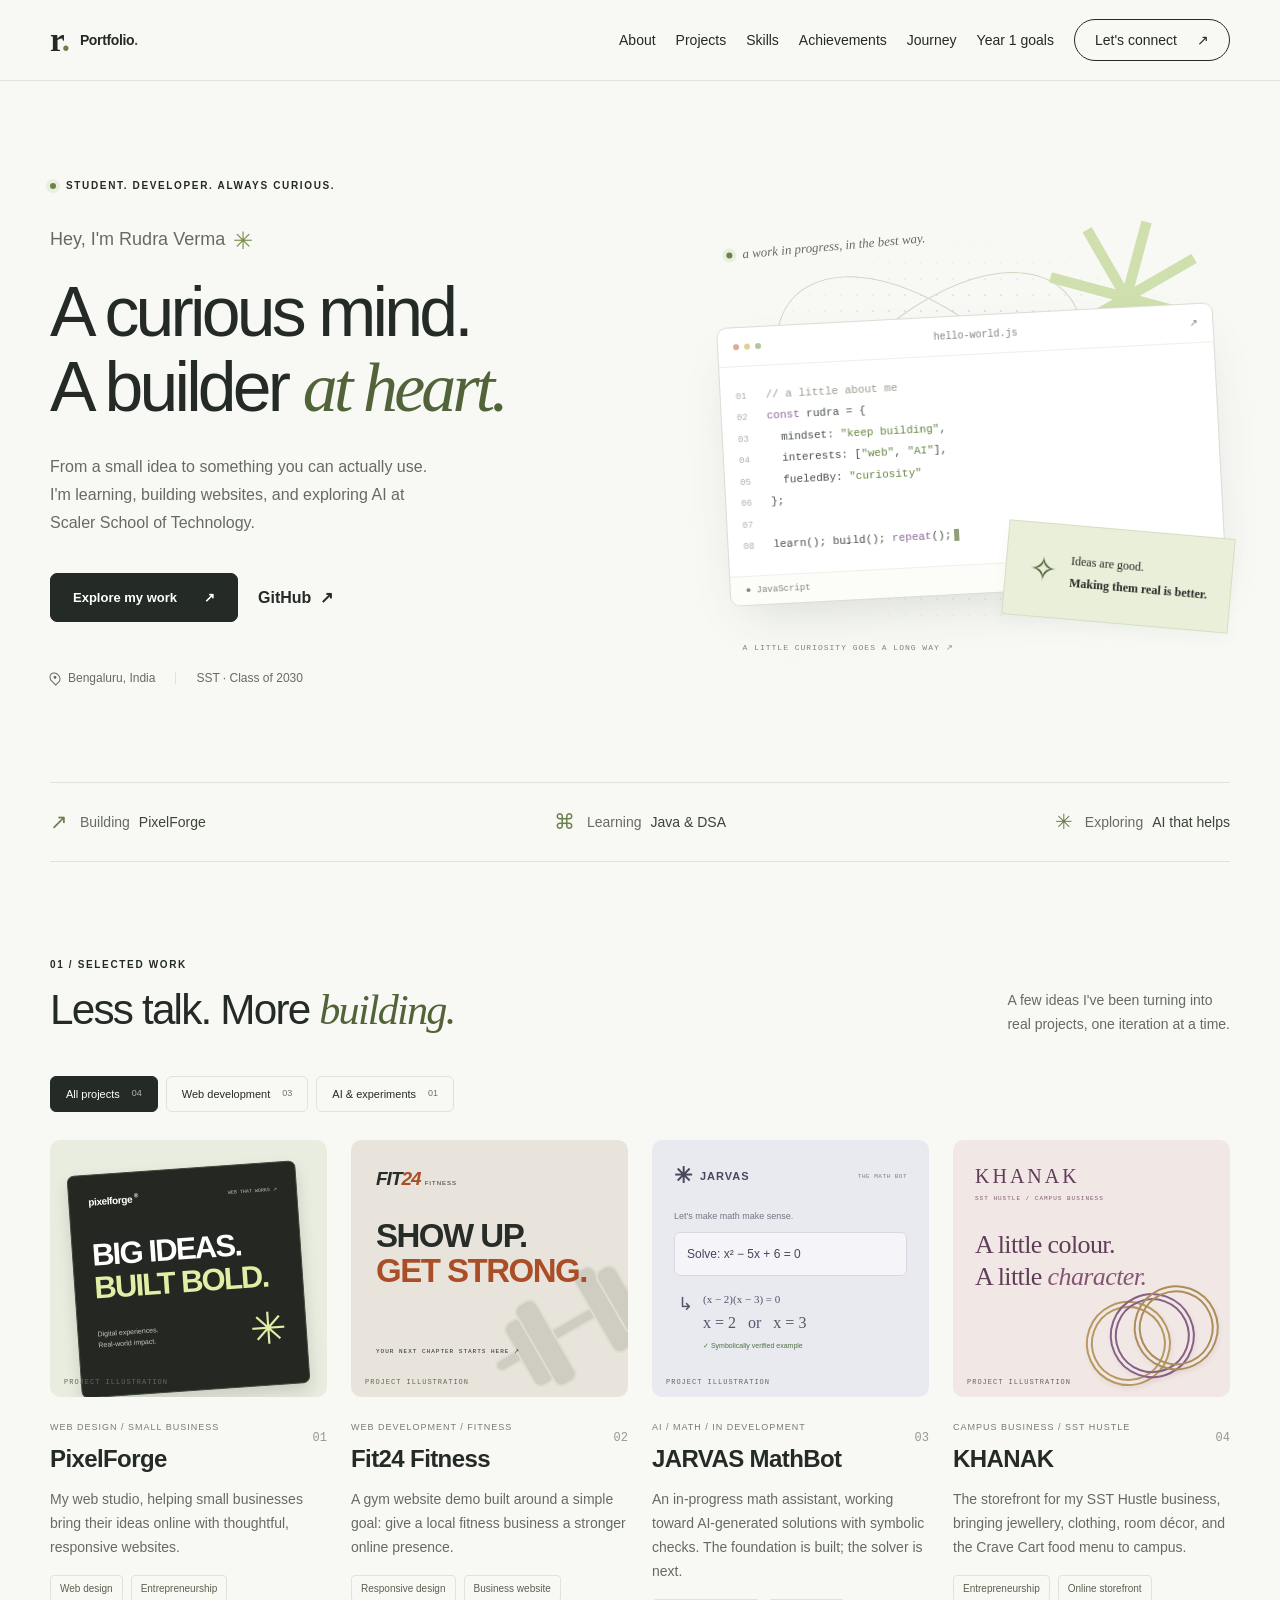
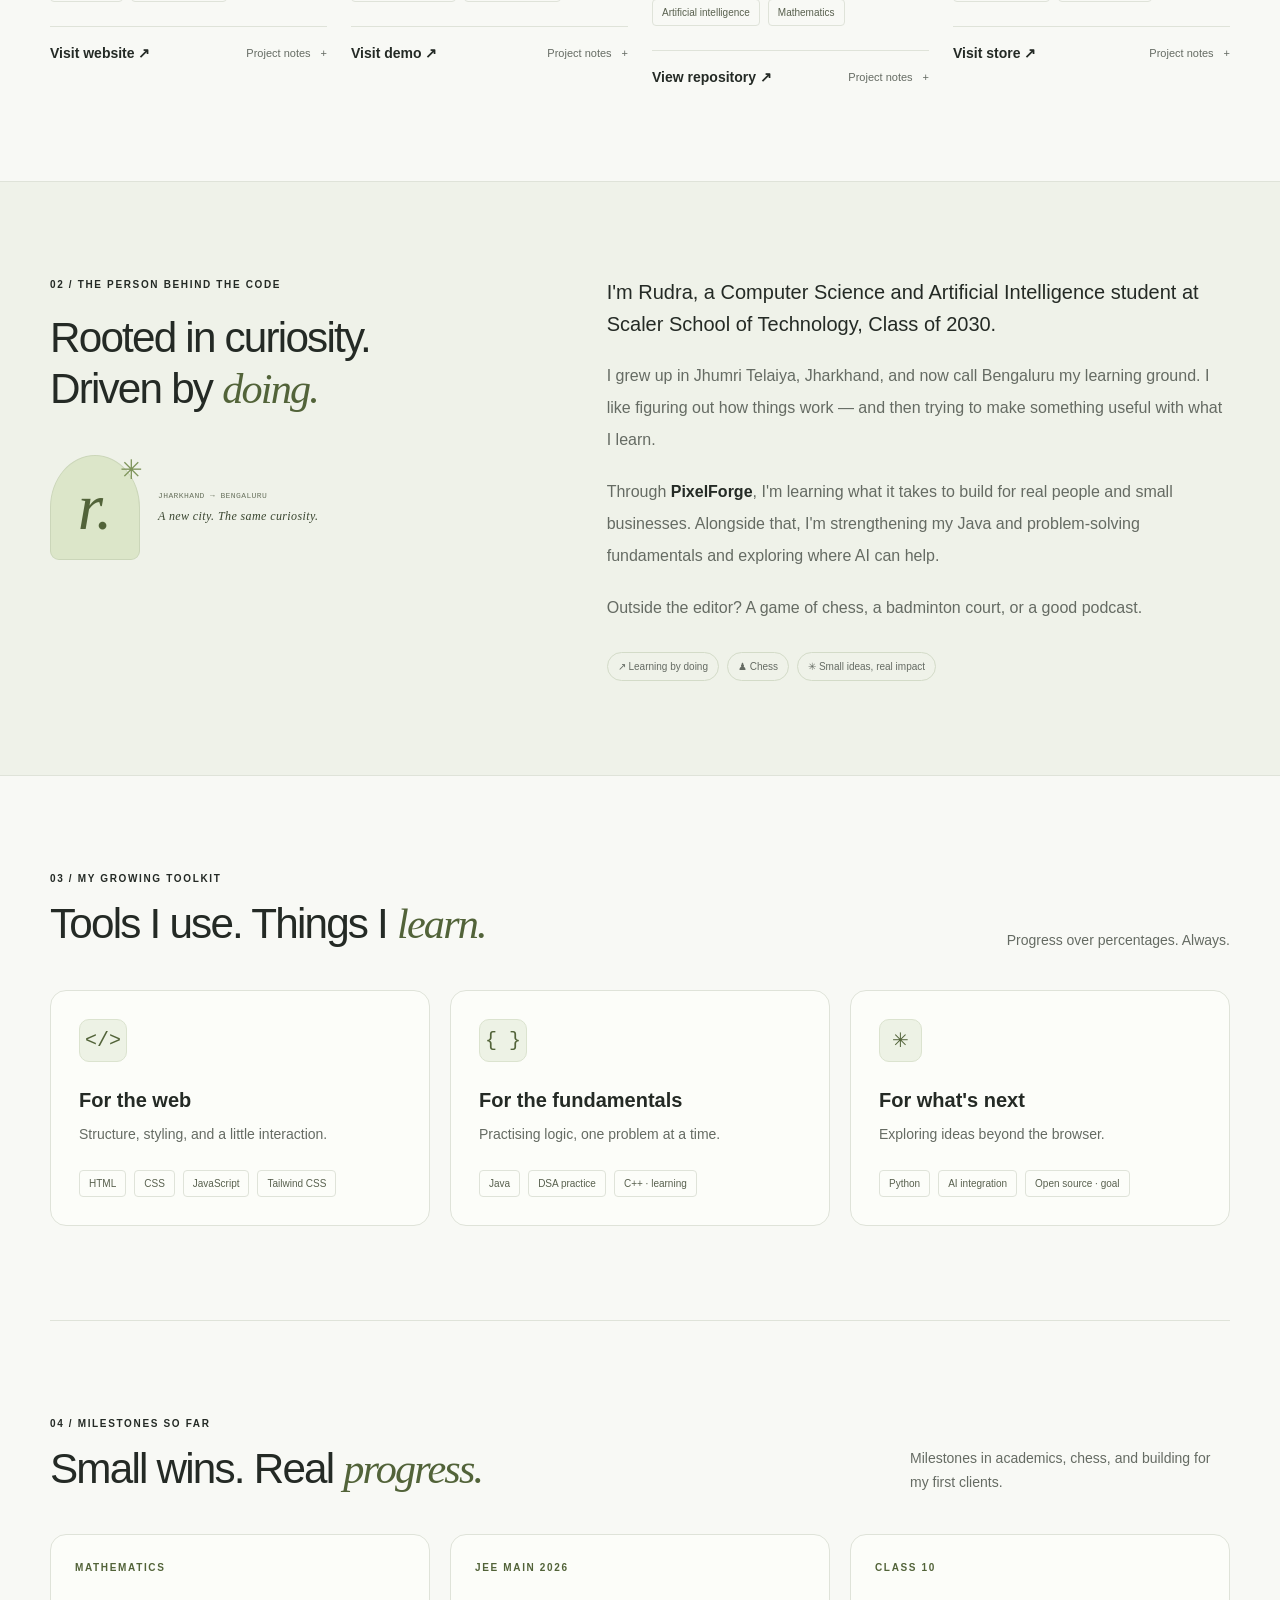
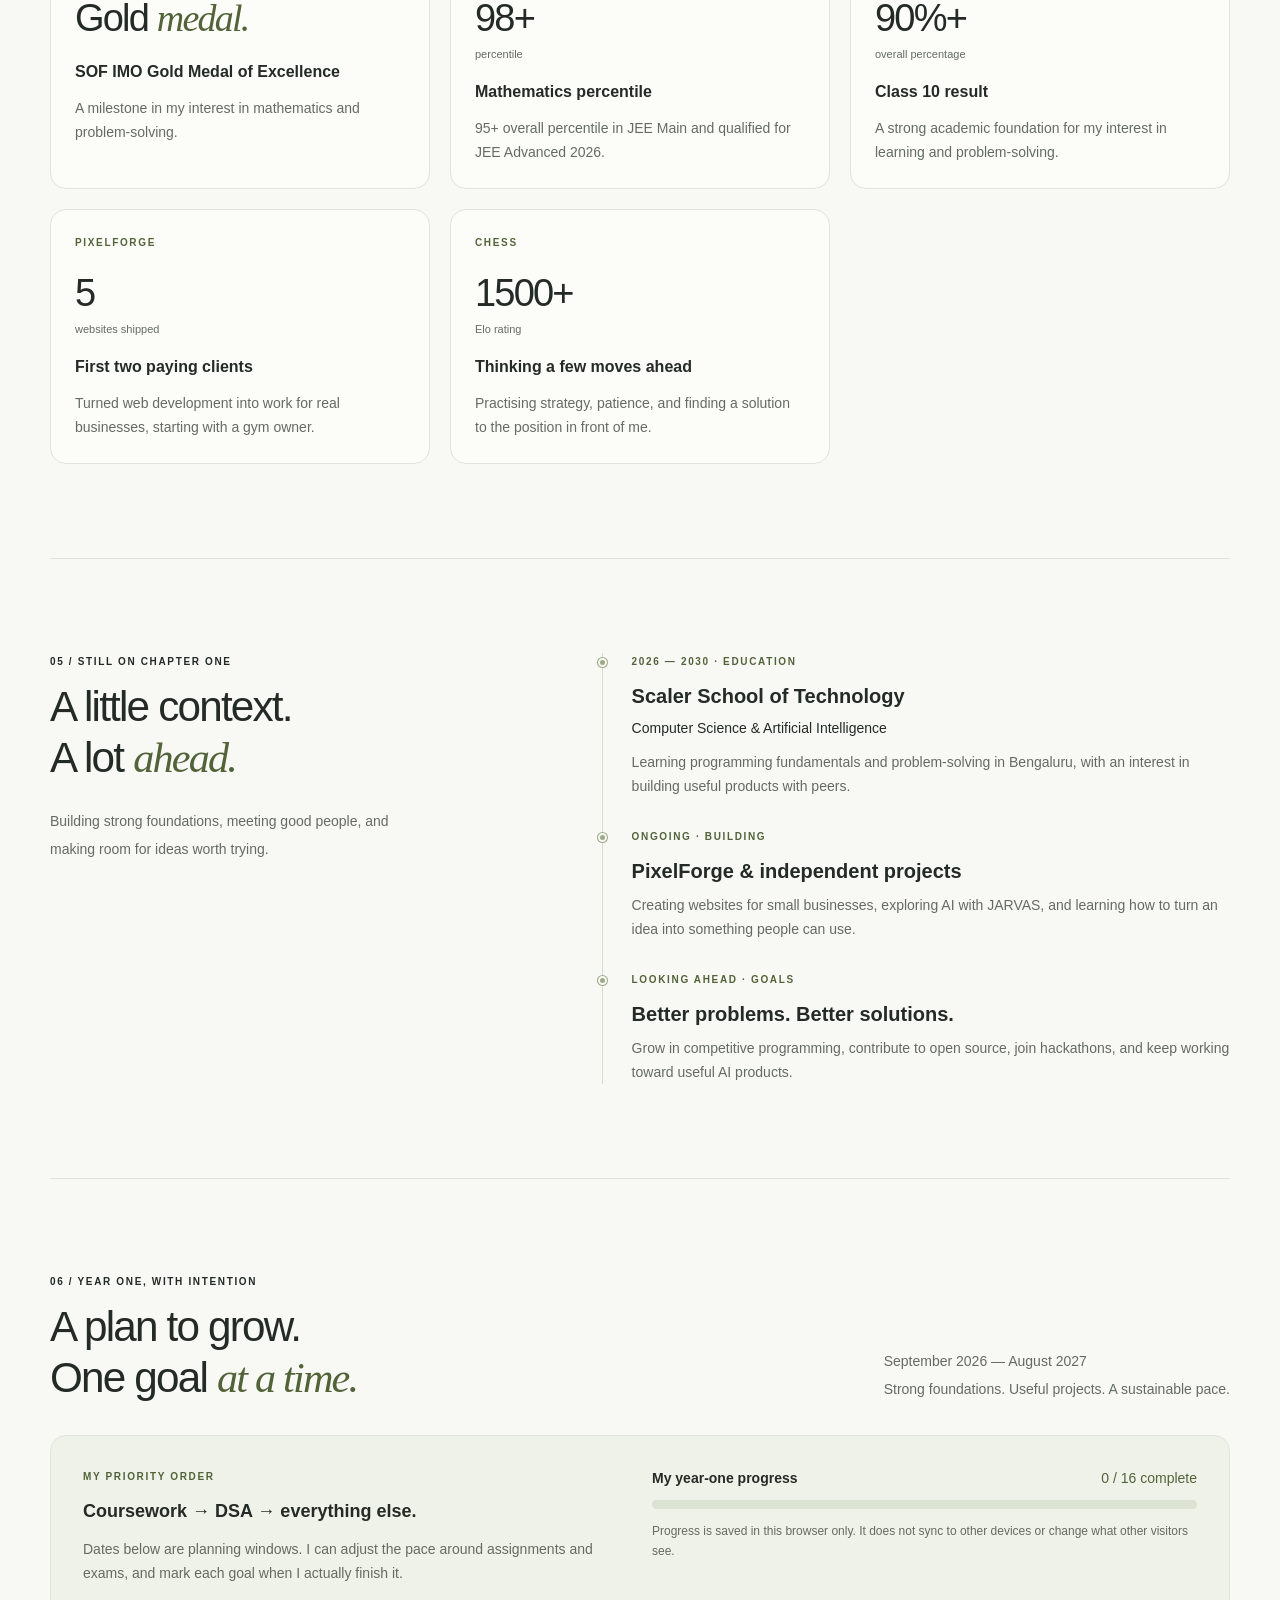
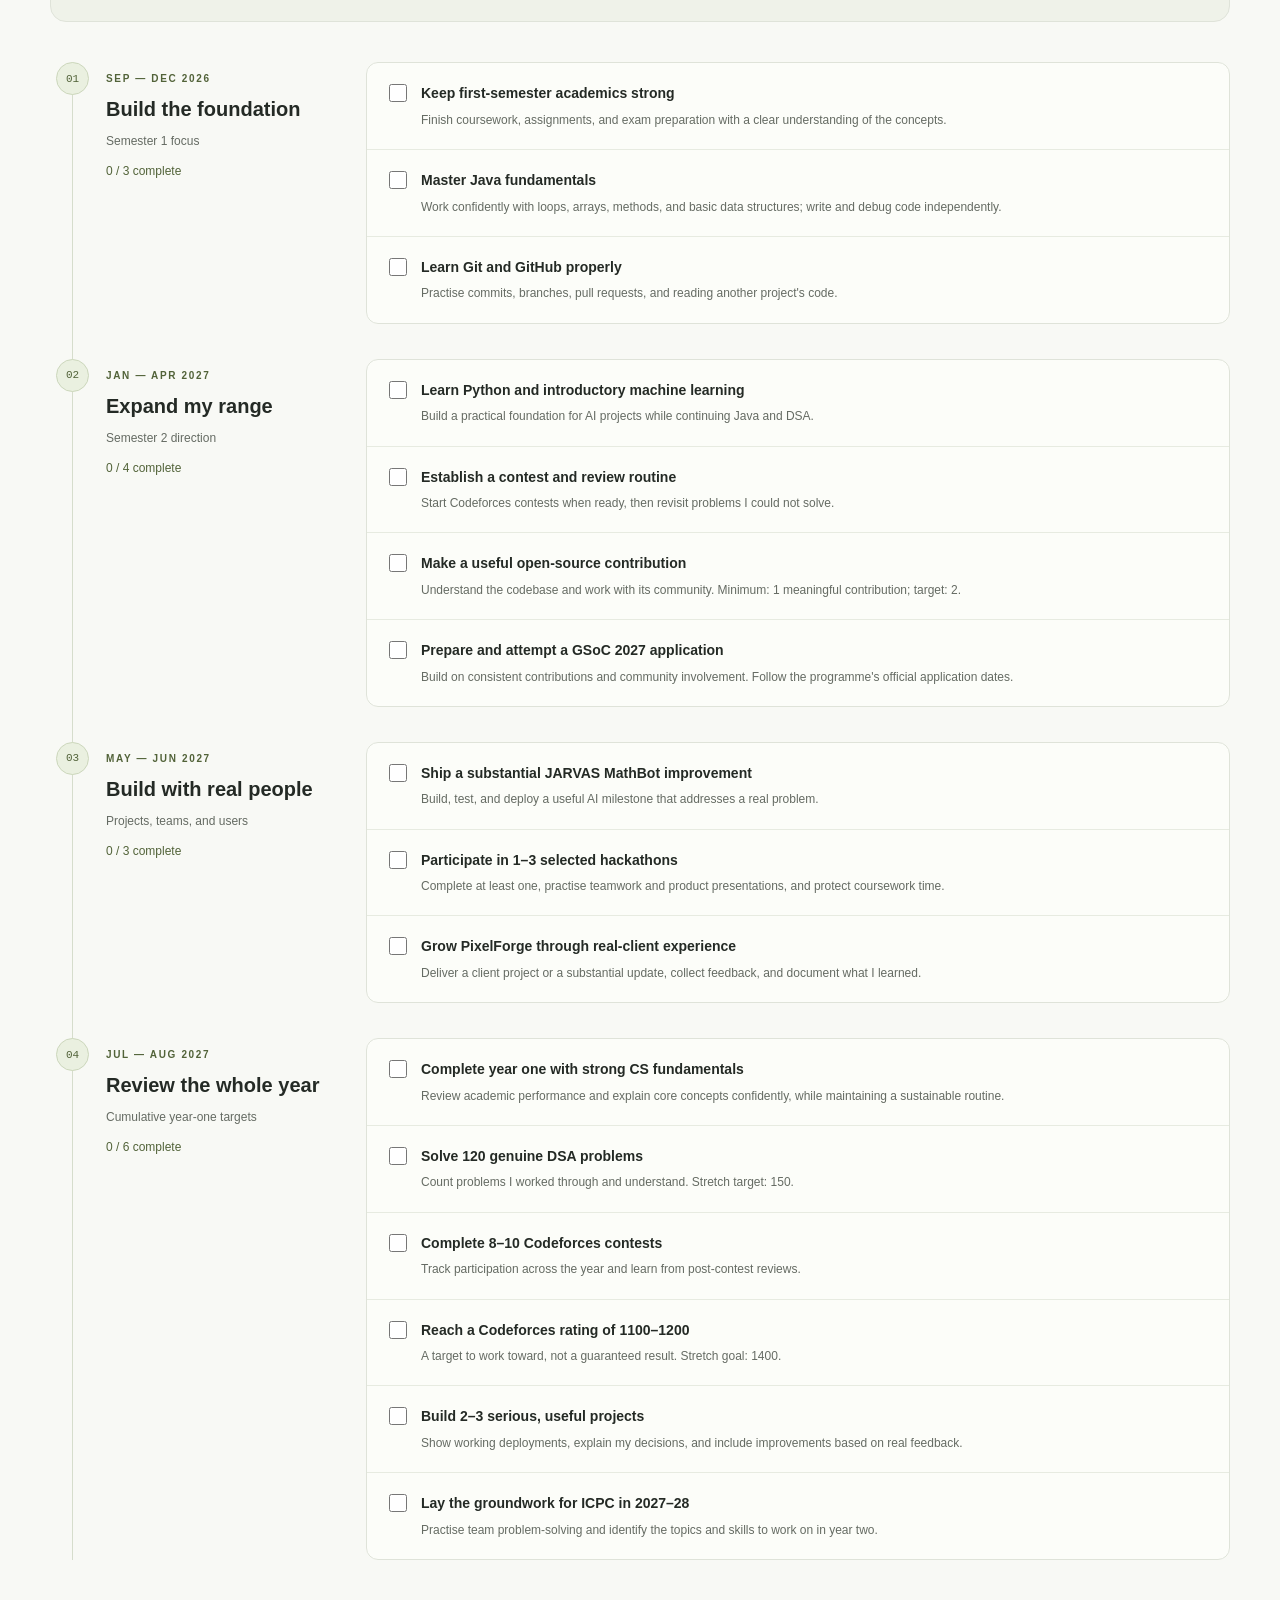
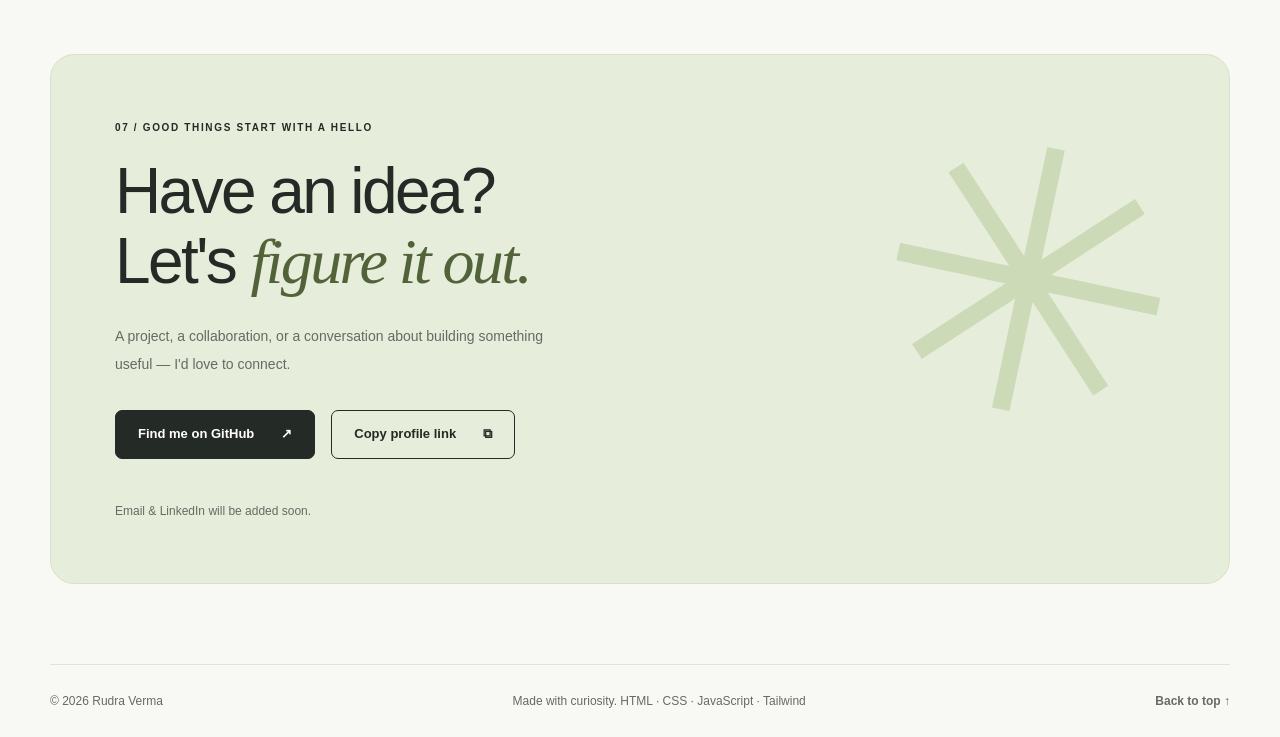
==== commit f474d7a9: "Use Rudra Verma and Portfolio branding" ====
--- a/portfolio/index.html
+++ b/portfolio/index.html
@@ -3,9 +3,9 @@
 <head>
   <meta charset="UTF-8">
   <meta name="viewport" content="width=device-width, initial-scale=1.0">
-  <meta name="description" content="Rudra Pratap Verma — student at Scaler School of Technology, building PixelForge and exploring AI, web development, and problem-solving.">
+  <meta name="description" content="Rudra Verma — student at Scaler School of Technology, building PixelForge and exploring AI, web development, and problem-solving.">
   <meta name="theme-color" content="#f8f9f5">
-  <title>Rudra Pratap Verma — Student & Builder</title>
+  <title>Portfolio</title>
   <link rel="icon" href="data:,">
   <link rel="stylesheet" href="css/tailwind.css">
   <link rel="stylesheet" href="css/style.css">
@@ -17,9 +17,9 @@
   <!-- Flexbox keeps the logo, navigation, and contact link in one row. -->
   <header class="site-header sticky top-0 z-40 border-b border-line">
     <nav class="page-width flex min-h-20 flex-wrap items-center justify-between gap-4" aria-label="Main navigation">
-      <a href="#home" class="brand flex items-center gap-2.5" aria-label="Rudra Verma, home">
+      <a href="#home" class="brand flex items-center gap-2.5" aria-label="Portfolio, home">
         <span class="brand-mark" aria-hidden="true">r<span>.</span></span>
-        <span class="text-sm font-bold tracking-tight">rudra verma<span class="text-olive">.</span></span>
+        <span class="text-sm font-bold tracking-tight">Portfolio<span class="text-olive">.</span></span>
       </a>
       <button id="menu-toggle" class="menu-toggle rounded-full border border-line px-4 py-2 text-sm" type="button" aria-controls="nav-links" aria-expanded="false">Menu <span aria-hidden="true">☰</span></button>
       <div id="nav-links" class="nav-links items-center gap-5 text-sm font-medium">
@@ -39,7 +39,7 @@
     <section id="home" class="page-width hero grid items-center gap-12 py-16 lg:grid-cols-[1.2fr_1fr] lg:gap-6 lg:py-24" aria-labelledby="hero-title">
       <div class="hero-copy">
         <p class="eyebrow mb-7 flex items-center gap-2.5"><span class="status-dot" aria-hidden="true"></span> STUDENT. DEVELOPER. ALWAYS CURIOUS.</p>
-        <p class="mb-4 text-lg text-muted">Hey, I'm Rudra Pratap Verma <span class="hello-mark" aria-hidden="true">✳</span></p>
+        <p class="mb-4 text-lg text-muted">Hey, I'm Rudra Verma <span class="hello-mark" aria-hidden="true">✳</span></p>
         <h1 id="hero-title" class="hero-title">A curious mind.<br>A builder <em>at heart.</em></h1>
         <p class="mt-7 max-w-lg text-base leading-7 text-muted">From a small idea to something you can actually use.<br class="hidden sm:block"> I'm learning, building websites, and exploring AI at<br class="hidden xl:block"> Scaler School of Technology.</p>
         <div class="mt-9 flex flex-wrap items-center gap-5">
@@ -380,7 +380,7 @@
     </section>
   </main>
 
-  <footer class="page-width flex flex-col justify-between gap-5 border-t border-line py-7 text-xs text-muted sm:flex-row sm:items-center"><p>© <span id="year">2026</span> Rudra Pratap Verma</p><p>Made with curiosity. HTML · CSS · JavaScript · Tailwind</p><a class="text-link" href="#home">Back to top ↑</a></footer>
+  <footer class="page-width flex flex-col justify-between gap-5 border-t border-line py-7 text-xs text-muted sm:flex-row sm:items-center"><p>© <span id="year">2026</span> Rudra Verma</p><p>Made with curiosity. HTML · CSS · JavaScript · Tailwind</p><a class="text-link" href="#home">Back to top ↑</a></footer>
 
   <!-- A native dialog supplies keyboard focus management and Escape support. -->
   <dialog id="project-dialog" class="project-dialog" aria-labelledby="dialog-title">
